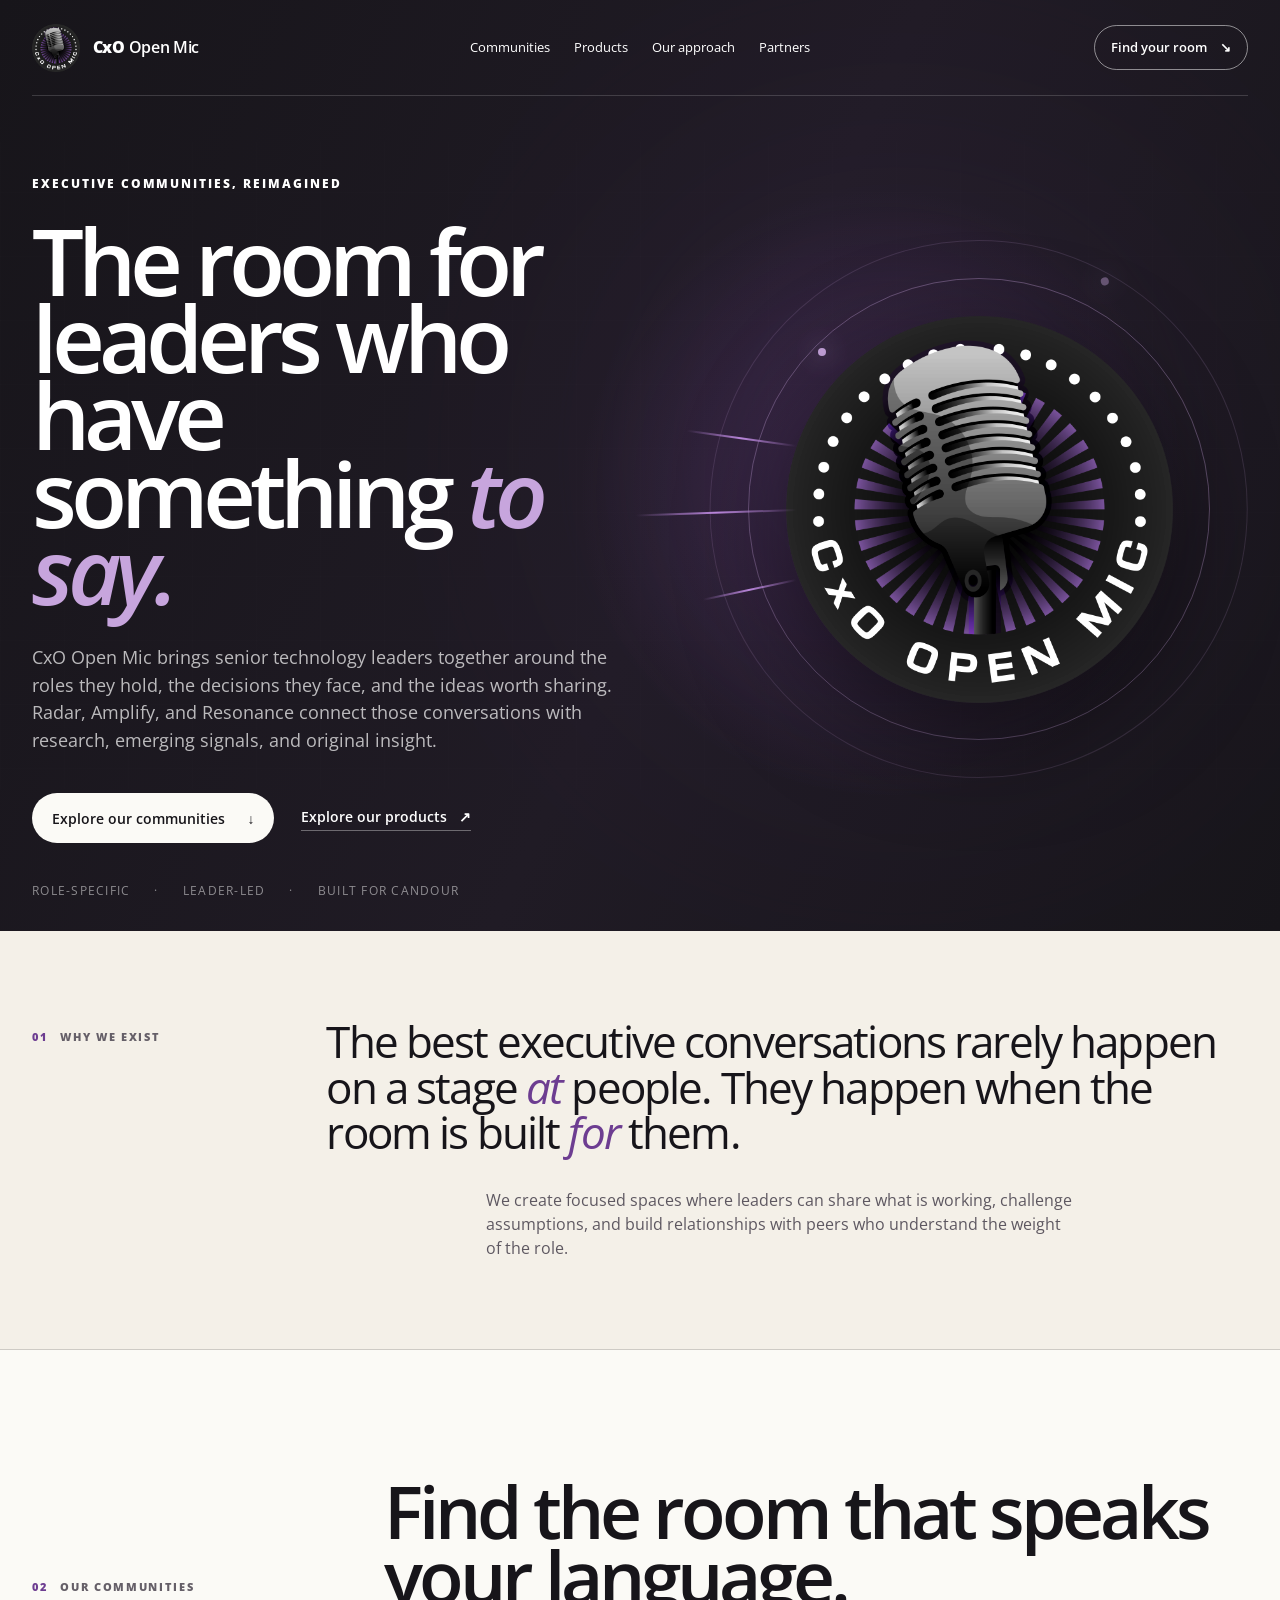
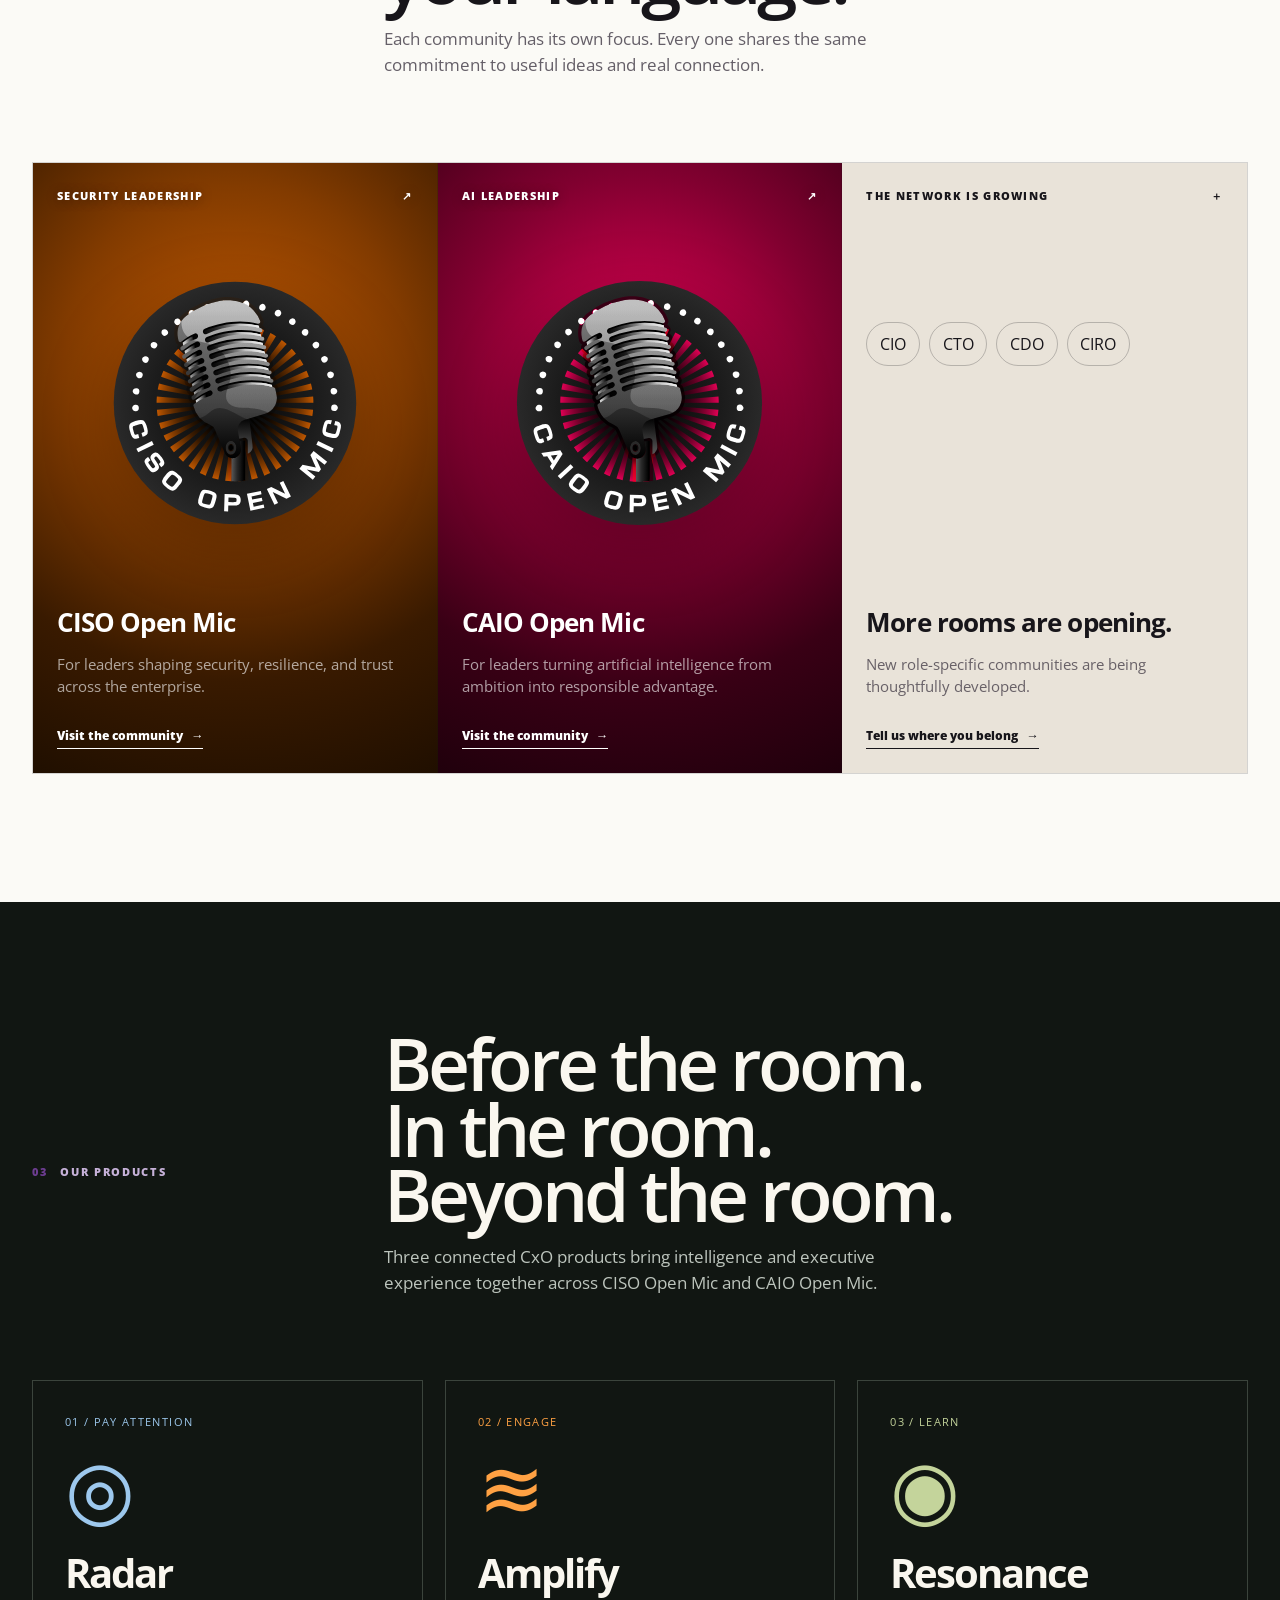
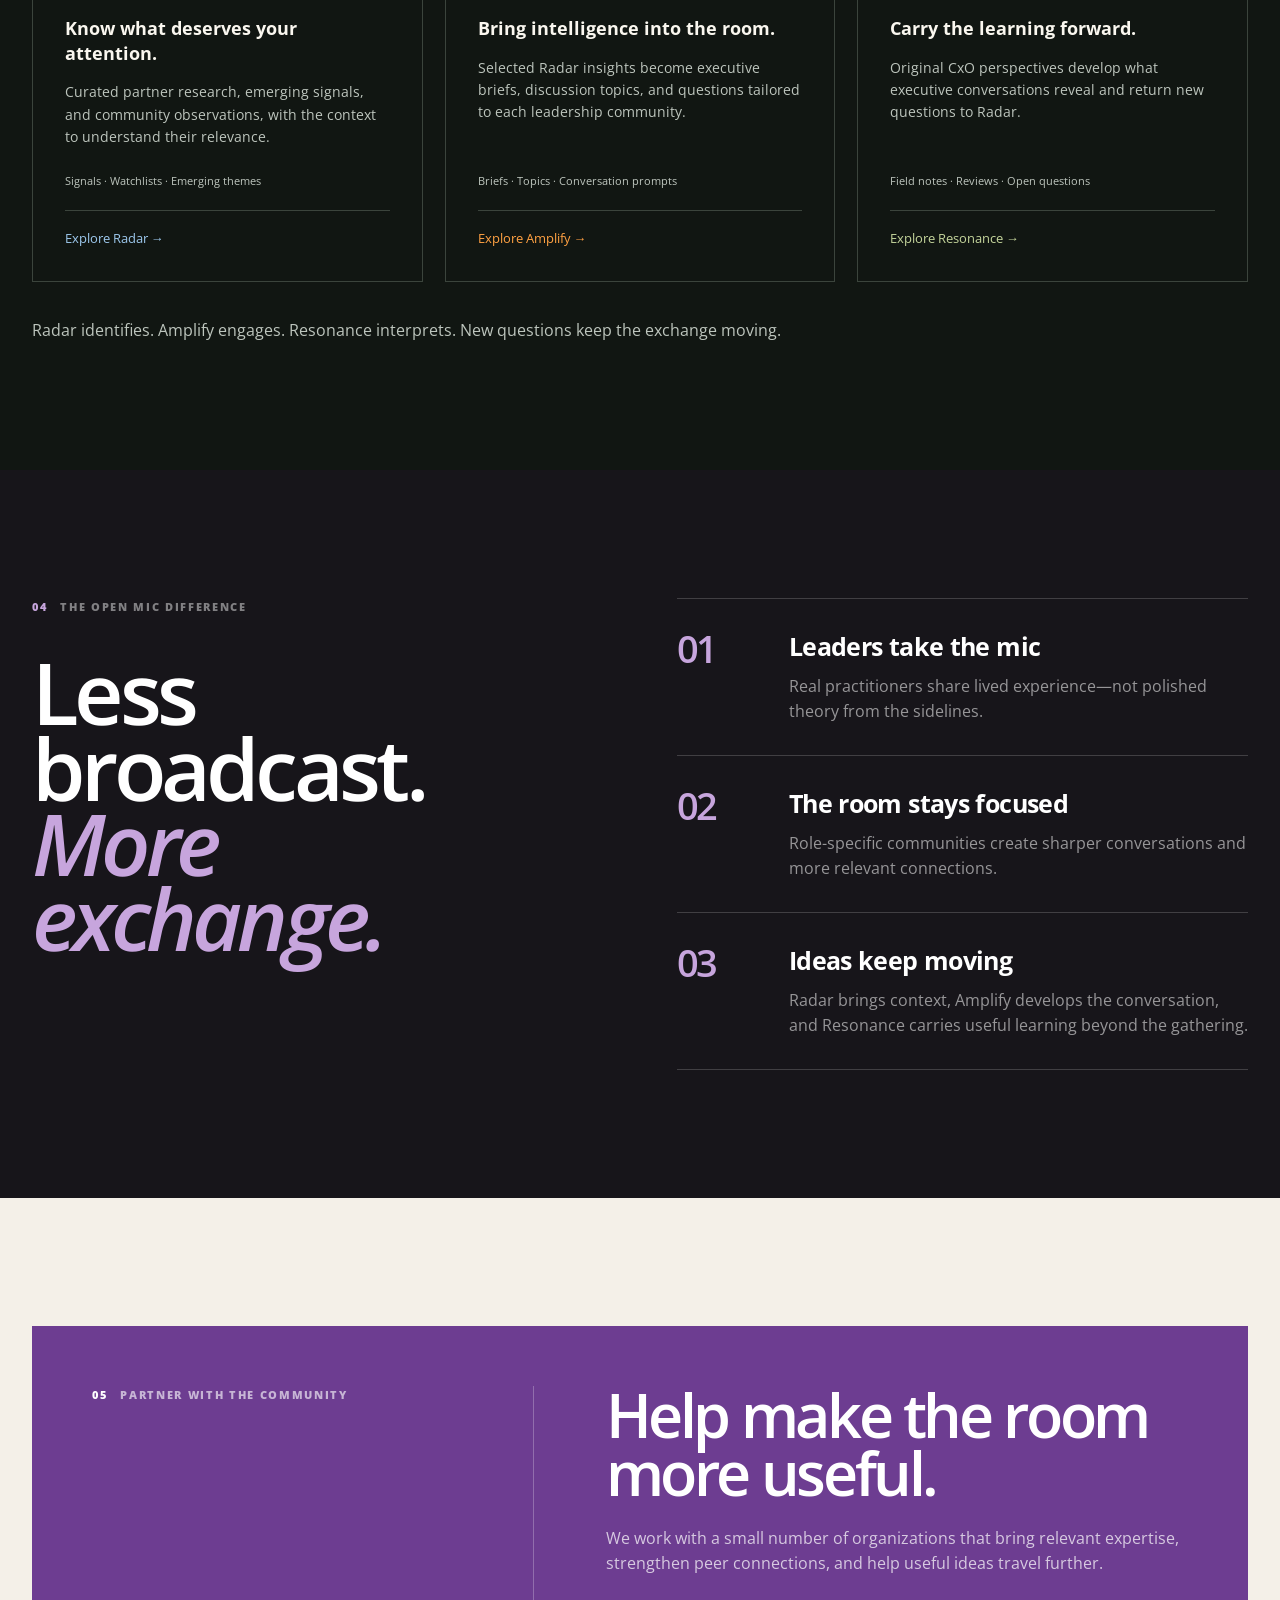
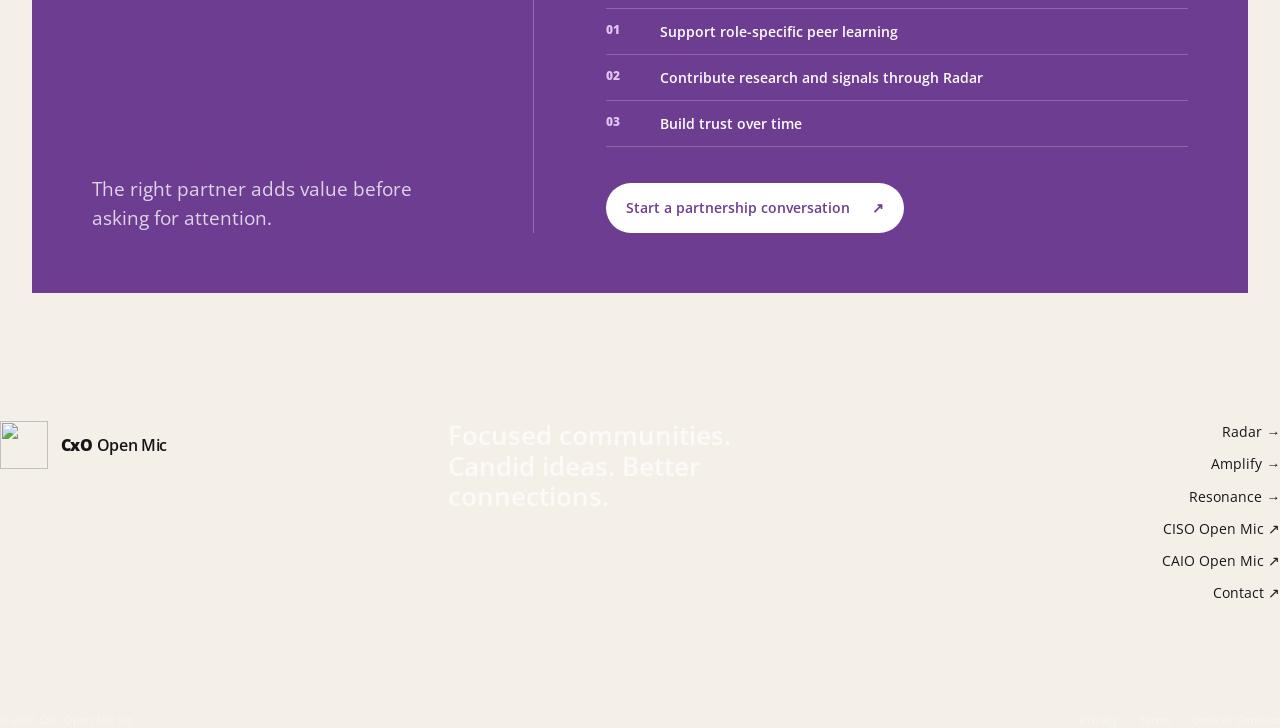
==== public/index.html @ 4066b595 "Fix mobile hero artwork and base signature layout" ====
<!doctype html>
<html lang="en">
<head>
  <meta charset="utf-8">
  <meta name="viewport" content="width=device-width, initial-scale=1">
  <title>CxO Open Mic | Executive communities built for real conversation</title>
  <meta name="description" content="CxO Open Mic creates focused communities where senior technology leaders share what is working, challenge assumptions, and build trusted professional relationships.">
  <meta name="theme-color" content="#17151a">
  <meta property="og:type" content="website">
  <meta property="og:site_name" content="CxO Open Mic">
  <meta property="og:title" content="The room for leaders who have something to say.">
  <meta property="og:description" content="Focused executive communities. Candid ideas. Better connections.">
  <meta property="og:url" content="https://cxoopenmic.com/">
  <meta property="og:image" content="https://cxoopenmic.com/og.png">
  <meta name="twitter:card" content="summary_large_image">
  <meta name="twitter:title" content="The room for leaders who have something to say.">
  <meta name="twitter:description" content="Focused executive communities. Candid ideas. Better connections.">
  <meta name="twitter:image" content="https://cxoopenmic.com/og.png">
  <link rel="canonical" href="https://cxoopenmic.com/">
  <link rel="icon" href="favicon.ico">
  <link rel="stylesheet" href="site-20260719-8.css?asset=mobile-hero-1">
  <script defer src="site.js?v=20260719-5"></script>
  <script type="application/ld+json">
  {
    "@context": "https://schema.org",
    "@type": "Organization",
    "name": "CxO Open Mic Inc.",
    "url": "https://cxoopenmic.com/",
    "logo": "https://cxoopenmic.com/CxO.png",
    "description": "Focused communities for senior technology leaders."
  }
  </script>
<link rel="stylesheet" href="/assets/cxo-footer.css?v=1">
</head>
<body>
  <a class="skip-link" href="#main">Skip to content</a>

  <header class="site-header" id="top">
    <div class="nav-shell">
      <a class="wordmark" href="#top" aria-label="CxO Open Mic home">
        <img src="CxO.png" alt="" width="54" height="54">
        <span><strong>CxO</strong> Open Mic</span>
      </a>
      <nav class="desktop-nav" aria-label="Main navigation">
        <a href="#communities">Communities</a>
        <a href="#products">Products</a>
        <a href="#about">Our approach</a>
        <a href="#partners">Partners</a>
      </nav>
      <a class="nav-cta" href="#communities">Find your room <span aria-hidden="true">↘</span></a>
    </div>
  </header>

  <main id="main">
    <section class="hero" aria-labelledby="hero-title">
      <div class="hero-glow" aria-hidden="true"></div>
      <div class="hero-copy">
        <p class="eyebrow">Executive communities, reimagined</p>
        <h1 id="hero-title">The room for leaders who have something <em>to say.</em></h1>
        <p class="hero-lede">CxO Open Mic brings senior technology leaders together around the roles they hold, the decisions they face, and the ideas worth sharing. Radar, Amplify, and Resonance connect those conversations with research, emerging signals, and original insight.</p>
        <div class="hero-actions">
          <a class="button button-light" href="#communities">Explore our communities <span aria-hidden="true">↓</span></a>
          <a class="text-link" href="#products">Explore our products <span aria-hidden="true">↗</span></a>
        </div>
      </div>
      <div class="hero-mark" aria-hidden="true">
        <div class="orbit orbit-one"></div>
        <div class="orbit orbit-two"></div>
        <div class="mark-disc">
          <img src="CxO.png" alt="" width="620" height="620">
        </div>
        <span class="signal signal-one"></span>
        <span class="signal signal-two"></span>
        <span class="signal signal-three"></span>
      </div>
      <div class="hero-footer" aria-label="What defines CxO Open Mic">
        <span>Role-specific</span>
        <span>Leader-led</span>
        <span>Built for candour</span>
      </div>
    </section>

    <section class="manifesto section-pad" id="about" data-reveal>
      <div class="section-label"><span>01</span> Why we exist</div>
      <div class="manifesto-copy">
        <p class="display-copy">The best executive conversations rarely happen on a stage <em>at</em> people. They happen when the room is built <em>for</em> them.</p>
        <p class="body-copy">We create focused spaces where leaders can share what is working, challenge assumptions, and build relationships with peers who understand the weight of the role.</p>
      </div>
    </section>

    <section class="communities section-pad" id="communities" aria-labelledby="communities-title">
      <div class="section-heading" data-reveal>
        <div class="section-label"><span>02</span> Our communities</div>
        <div>
          <h2 id="communities-title">Find the room that speaks your language.</h2>
          <p>Each community has its own focus. Every one shares the same commitment to useful ideas and real connection.</p>
        </div>
      </div>

      <div class="community-grid">
        <a class="community-card card-ciso" href="https://cisoopenmic.com/" data-reveal>
          <div class="card-topline"><span>Security leadership</span><span aria-hidden="true">↗</span></div>
          <div class="card-logo-wrap">
            <img src="logos/ciso-open-mic.svg?v=official-1" alt="" width="300" height="300">
          </div>
          <div class="card-copy">
            <h3>CISO Open Mic</h3>
            <p>For leaders shaping security, resilience, and trust across the enterprise.</p>
            <span class="card-link">Visit the community <span aria-hidden="true">→</span></span>
          </div>
        </a>

        <a class="community-card card-caio" href="https://caioopenmic.com/" data-reveal>
          <div class="card-topline"><span>AI leadership</span><span aria-hidden="true">↗</span></div>
          <div class="card-logo-wrap">
            <img src="logos/caio-open-mic.svg?v=official-1" alt="" width="300" height="300">
          </div>
          <div class="card-copy">
            <h3>CAIO Open Mic</h3>
            <p>For leaders turning artificial intelligence from ambition into responsible advantage.</p>
            <span class="card-link">Visit the community <span aria-hidden="true">→</span></span>
          </div>
        </a>

        <article class="community-card card-next" data-reveal>
          <div class="card-topline"><span>The network is growing</span><span aria-hidden="true">＋</span></div>
          <div class="next-list" aria-label="Future CxO communities">
            <span>CIO</span><span>CTO</span><span>CDO</span><span>CIRO</span>
          </div>
          <div class="card-copy">
            <h3>More rooms are opening.</h3>
            <p>New role-specific communities are being thoughtfully developed.</p>
            <a class="card-link" href="mailto:hello@cxoopenmic.com?subject=CxO%20Open%20Mic%20community%20interest">Tell us where you belong <span aria-hidden="true">→</span></a>
          </div>
        </article>
      </div>
    </section>

<section class="products section-pad" id="products" aria-labelledby="products-title">
<div class="section-heading"><div class="section-label"><span>03</span> Our products</div><div><h2 id="products-title">Before the room.<br>In the room.<br>Beyond the room.</h2><p>Three connected CxO products bring intelligence and executive experience together across CISO Open Mic and CAIO Open Mic.</p></div></div>
<div class="product-grid">
<a class="product-card product-radar" href="/radar/"><span class="product-stage">01 / Pay attention</span><div class="product-icon" aria-hidden="true">◎</div><h3>Radar</h3><h4>Know what deserves your attention.</h4><p>Curated partner research, emerging signals, and community observations, with the context to understand their relevance.</p><span class="product-output">Signals · Watchlists · Emerging themes</span><span class="product-link">Explore Radar →</span></a>
<a class="product-card product-amplify" href="/amplify/"><span class="product-stage">02 / Engage</span><div class="product-icon" aria-hidden="true">≋</div><h3>Amplify</h3><h4>Bring intelligence into the room.</h4><p>Selected Radar insights become executive briefs, discussion topics, and questions tailored to each leadership community.</p><span class="product-output">Briefs · Topics · Conversation prompts</span><span class="product-link">Explore Amplify →</span></a>
<a class="product-card product-resonance" href="/resonance/"><span class="product-stage">03 / Learn</span><div class="product-icon" aria-hidden="true">◉</div><h3>Resonance</h3><h4>Carry the learning forward.</h4><p>Original CxO perspectives develop what executive conversations reveal and return new questions to Radar.</p><span class="product-output">Field notes · Reviews · Open questions</span><span class="product-link">Explore Resonance →</span></a>
</div><p class="product-cycle">Radar identifies. Amplify engages. Resonance interprets. New questions keep the exchange moving.</p>
</section>
    <section class="format section-pad" aria-labelledby="format-title">
      <div class="format-intro" data-reveal>
        <div class="section-label section-label-light"><span>04</span> The Open Mic difference</div>
        <h2 id="format-title">Less broadcast.<br><em>More exchange.</em></h2>
      </div>
      <ol class="principle-list">
        <li data-reveal>
          <span class="principle-number">01</span>
          <div><h3>Leaders take the mic</h3><p>Real practitioners share lived experience—not polished theory from the sidelines.</p></div>
        </li>
        <li data-reveal>
          <span class="principle-number">02</span>
          <div><h3>The room stays focused</h3><p>Role-specific communities create sharper conversations and more relevant connections.</p></div>
        </li>
        <li data-reveal>
          <span class="principle-number">03</span>
          <div><h3>Ideas keep moving</h3><p>Radar brings context, Amplify develops the conversation, and Resonance carries useful learning beyond the gathering.</p></div>
        </li>
      </ol>
    </section>

    <section class="partners section-pad" id="partners" aria-labelledby="partners-title">
      <div class="partners-card" data-reveal>
        <div class="partner-intro">
          <div class="section-label"><span>05</span> Partner with the community</div>
          <p>The right partner adds value before asking for attention.</p>
        </div>
        <div class="partners-copy">
          <h2 id="partners-title">Help make the room more useful.</h2>
          <p>We work with a small number of organizations that bring relevant expertise, strengthen peer connections, and help useful ideas travel further.</p>
          <ul class="partner-principles">
            <li><span>01</span>Support role-specific peer learning</li>
            <li><span>02</span>Contribute research and signals through Radar</li>
            <li><span>03</span>Build trust over time</li>
          </ul>
          <div class="partner-actions">
            <a class="button button-partner" href="mailto:hello@cxoopenmic.com?subject=CxO%20partnership%20interest">Start a partnership conversation <span aria-hidden="true">↗</span></a>
          </div>
        </div>
      </div>
    </section>
  </main>

  <footer class="cxo-footer">
    <div class="footer-main">
      <a class="wordmark wordmark-footer" href="/">
        <img src="/CxO.png" alt="" width="64" height="64">
        <span><strong>CxO</strong> Open Mic</span>
      </a>
      <p>Focused communities.<br>Candid ideas. Better connections.</p>
      <nav aria-label="Community and product links">
        <a href="/radar/">Radar →</a>
        <a href="/amplify/">Amplify →</a>
        <a href="/resonance/">Resonance →</a>
        <a href="https://cisoopenmic.com/">CISO Open Mic <span aria-hidden="true">↗</span></a>
        <a href="https://caioopenmic.com/">CAIO Open Mic <span aria-hidden="true">↗</span></a>
        <a href="mailto:hello@cxoopenmic.com">Contact <span aria-hidden="true">↗</span></a>
      </nav>
    </div>
    <div class="footer-legal">
      <span>© 2026 CxO Open Mic Inc.</span>
      <div><a href="/privacy.html">Privacy</a><a href="/terms.html">Terms</a><a href="/conduct.html">Code of Conduct</a></div>
    </div>
  </footer>
</body>
</html>
---- public/site-20260719-8.css ----
@import url('https://fonts.googleapis.com/css2?family=Open+Sans:ital,wght@0,400;0,600;0,800;1,400;1,600&display=swap');

:root {
  --ink: #17151a;
  --ink-soft: #2a272d;
  --paper: #f4f0e8;
  --paper-bright: #fbfaf6;
  --purple: #6d3d91;
  --purple-bright: #9860bd;
  --line: rgba(23, 21, 26, .17);
  --sans: "Open Sans", Arial, sans-serif;
  --serif: "Open Sans", Arial, sans-serif;
}

* { box-sizing: border-box; }
html { scroll-behavior: smooth; }
body {
  margin: 0;
  background: var(--paper);
  color: var(--ink);
  font-family: var(--sans);
  font-size: 16px;
  line-height: 1.55;
  -webkit-font-smoothing: antialiased;
}
a { color: inherit; text-decoration: none; }
img { display: block; max-width: 100%; }
button, a { -webkit-tap-highlight-color: transparent; }
:focus-visible { outline: 3px solid #b88ddd; outline-offset: 4px; }

.skip-link {
  position: fixed;
  z-index: 100;
  left: 1rem;
  top: -5rem;
  padding: .75rem 1rem;
  background: white;
  color: black;
  border-radius: 99px;
}
.skip-link:focus { top: 1rem; }

.site-header {
  position: absolute;
  z-index: 20;
  inset: 0 0 auto;
  color: white;
}
.nav-shell {
  width: min(1440px, calc(100% - 64px));
  height: 96px;
  margin: 0 auto;
  display: grid;
  grid-template-columns: 1fr auto 1fr;
  align-items: center;
  border-bottom: 1px solid rgba(255,255,255,.16);
}
.wordmark { display: inline-flex; align-items: center; gap: .8rem; font-weight: 600; letter-spacing: -.02em; }
.wordmark img { width: 48px; height: 48px; }
.wordmark strong { font-weight: 800; }
.desktop-nav { display: flex; align-items: center; gap: 2.1rem; font-size: .84rem; }
.desktop-nav a, .site-footer a { transition: opacity .2s ease; }
.desktop-nav a:hover, .site-footer a:hover { opacity: .62; }
.nav-cta { justify-self: end; font-size: .82rem; font-weight: 600; padding: .72rem 1rem; border: 1px solid rgba(255,255,255,.5); border-radius: 99px; }
.nav-cta span { margin-left: .65rem; }

.hero {
  min-height: max(760px, 100svh);
  position: relative;
  overflow: hidden;
  padding: 175px max(32px, calc((100vw - 1440px) / 2)) 88px;
  background:
    radial-gradient(circle at 69% 53%, rgba(118,66,154,.32), transparent 30%),
    linear-gradient(115deg, #17151a 0%, #201b25 54%, #17151a 100%);
  color: white;
  display: grid;
  grid-template-columns: minmax(0, 1.05fr) minmax(420px, .95fr);
  align-items: center;
}
.hero::before {
  content: "";
  position: absolute;
  inset: 0;
  opacity: .2;
  background-image: linear-gradient(rgba(255,255,255,.035) 1px, transparent 1px), linear-gradient(90deg, rgba(255,255,255,.035) 1px, transparent 1px);
  background-size: 64px 64px;
  mask-image: linear-gradient(to bottom, transparent, black 25%, black 75%, transparent);
}
.hero-glow { position: absolute; width: 480px; height: 480px; border-radius: 50%; background: #714394; filter: blur(150px); opacity: .18; right: 11%; top: 23%; }
.hero-copy { position: relative; z-index: 2; max-width: 810px; padding-right: 2rem; }
.eyebrow { margin: 0 0 1.8rem; font-size: .72rem; font-weight: 800; letter-spacing: .17em; text-transform: uppercase; }
.hero h1 {
  max-width: 780px;
  margin: 0;
  font-size: clamp(4.4rem, 7.2vw, 8.7rem);
  line-height: .84;
  letter-spacing: -.065em;
  font-weight: 600;
}
.hero h1 em { font-family: inherit; font-style: italic; font-weight: inherit; color: #c7a5dd; letter-spacing: inherit; }
.hero-lede { max-width: 650px; margin: 2.2rem 0 0; color: rgba(255,255,255,.7); font-size: clamp(1rem, 1.4vw, 1.25rem); line-height: 1.55; }
.hero-actions { margin-top: 2.4rem; display: flex; align-items: center; gap: 1.7rem; }
.button { display: inline-flex; justify-content: center; align-items: center; gap: 1.4rem; border-radius: 99px; padding: .9rem 1.25rem; font-weight: 600; font-size: .86rem; transition: transform .2s ease, background .2s ease; }
.button:hover { transform: translateY(-2px); }
.button-light { background: var(--paper-bright); color: var(--ink); }
.text-link { font-size: .86rem; font-weight: 600; border-bottom: 1px solid rgba(255,255,255,.35); padding-bottom: .16rem; }
.text-link span { margin-left: .5rem; }

.hero-mark { position: relative; z-index: 1; width: min(42vw, 620px); aspect-ratio: 1; justify-self: end; display: grid; place-items: center; }
.mark-disc { width: 72%; height: 72%; border-radius: 50%; position: relative; z-index: 2; box-shadow: 0 32px 100px rgba(0,0,0,.5); animation: float 7s ease-in-out infinite; }
.mark-disc img { width: 100%; height: 100%; object-fit: contain; filter: saturate(.78) contrast(1.04); }
.orbit { position: absolute; inset: 7%; border: 1px solid rgba(199,165,221,.36); border-radius: 50%; }
.orbit::before { content: ""; position: absolute; width: 8px; height: 8px; border-radius: 50%; background: #c7a5dd; top: 15%; left: 15%; box-shadow: 0 0 24px #c7a5dd; }
.orbit-two { inset: 0; opacity: .42; transform: rotate(74deg); }
.signal { position: absolute; z-index: 3; height: 2px; background: linear-gradient(90deg, transparent, #b986db, transparent); transform-origin: right center; right: 84%; }
.signal-one { width: 110px; top: 38%; transform: rotate(8deg); }
.signal-two { width: 160px; top: 50%; transform: rotate(-2deg); }
.signal-three { width: 95px; top: 63%; transform: rotate(-12deg); }
.hero-footer { position: absolute; z-index: 3; bottom: 2rem; left: max(32px, calc((100vw - 1440px) / 2)); display: flex; gap: 1.5rem; color: rgba(255,255,255,.5); font-size: .72rem; text-transform: uppercase; letter-spacing: .11em; }
.hero-footer span + span::before { content: "·"; margin-right: 1.5rem; }

.section-pad { padding: 8rem max(32px, calc((100vw - 1320px) / 2)); }
.section-label { display: flex; gap: .8rem; align-items: center; color: #655f68; font-size: .7rem; font-weight: 800; letter-spacing: .15em; text-transform: uppercase; }
.section-label span { color: var(--purple); }
.manifesto { display: grid; grid-template-columns: minmax(170px, .8fr) minmax(0, 3.2fr); align-items: start; gap: 4rem; padding-top: 5.5rem; padding-bottom: 5.5rem; border-bottom: 1px solid var(--line); }
.manifesto > .section-label { align-self: start; padding-top: .55rem; }
.manifesto-copy { max-width: 900px; }
.display-copy { margin: 0; font-size: clamp(2.5rem, 3.45vw, 3.9rem); line-height: 1.03; letter-spacing: -.042em; }
.display-copy em { font-family: inherit; color: var(--purple); font-style: italic; font-weight: inherit; }
.body-copy { max-width: 590px; margin: 2rem 0 0 min(18%, 160px); color: #5e5861; font-size: clamp(.98rem, 1.1vw, 1.08rem); }

.communities { background: var(--paper-bright); }
.section-heading { display: grid; grid-template-columns: 1fr 3fr; gap: 4rem; margin-bottom: 4.2rem; }
.section-heading h2, .partners h2 { margin: 0; font-size: clamp(3rem, 5.7vw, 6.6rem); line-height: .9; letter-spacing: -.055em; font-weight: 600; }
.section-heading p { max-width: 560px; color: #655f68; font-size: 1.05rem; }
.community-grid { display: grid; grid-template-columns: repeat(3, 1fr); border: 1px solid var(--line); }
.community-card { min-height: 610px; padding: 1.5rem; display: flex; flex-direction: column; overflow: hidden; position: relative; border-right: 1px solid var(--line); }
.community-card:last-child { border-right: 0; }
.card-topline { position: relative; z-index: 2; display: flex; justify-content: space-between; font-size: .69rem; font-weight: 800; letter-spacing: .12em; text-transform: uppercase; }
.card-logo-wrap { flex: 1; min-height: 290px; display: grid; place-items: center; padding: 1.6rem 0; }
.card-logo-wrap img { width: min(72%, 300px); height: auto; filter: drop-shadow(0 22px 34px rgba(0,0,0,.28)); transition: transform .35s ease, filter .35s ease; }
.community-card:hover .card-logo-wrap img { transform: translateY(-5px) scale(1.025); filter: drop-shadow(0 28px 42px rgba(0,0,0,.36)); }
.card-copy { position: relative; z-index: 2; margin-top: auto; }
.card-copy h3 { margin: 0 0 .6rem; font-size: 1.65rem; letter-spacing: -.035em; }
.card-copy p { max-width: 360px; margin: 0 0 1.5rem; color: rgba(255,255,255,.62); font-size: .92rem; }
.card-link { font-size: .78rem; font-weight: 800; display: inline-flex; gap: .5rem; border-bottom: 1px solid currentColor; padding-bottom: .15rem; }
.card-ciso {
  background:
    radial-gradient(circle at 50% 31%, #bf5700 0%, #823b00 36%, #391a00 70%, #200f00 100%);
  color: white;
}
.card-caio {
  background:
    radial-gradient(circle at 50% 31%, #df0053 0%, #820030 38%, #390015 72%, #20000c 100%);
  color: white;
}
.card-ciso .card-topline, .card-caio .card-topline { text-shadow: 0 1px 12px rgba(0,0,0,.38); }
.card-next { background: #e9e3d9; }
.card-next .card-copy p { color: #686167; }
.next-list { display: flex; flex-wrap: wrap; gap: .55rem; margin: auto 0; }
.next-list span { padding: .55rem .8rem; border: 1px solid rgba(23,21,26,.24); border-radius: 99px; font-family: inherit; font-style: normal; font-size: 1rem; }

.format { background: var(--ink); color: white; display: grid; grid-template-columns: .95fr 1.05fr; gap: 8rem; }
.section-label-light { color: rgba(255,255,255,.46); }
.section-label-light span { color: #c7a5dd; }
.format h2 { margin: 2.4rem 0 0; font-size: clamp(3.8rem, 6.7vw, 7.7rem); line-height: .88; letter-spacing: -.055em; font-weight: 600; }
.format h2 em { font-family: inherit; color: #c7a5dd; font-style: italic; font-weight: inherit; }
.principle-list { list-style: none; margin: 0; padding: 0; border-top: 1px solid rgba(255,255,255,.18); }
.principle-list li { display: grid; grid-template-columns: 96px 1fr; gap: 1rem; padding: 2rem 0; border-bottom: 1px solid rgba(255,255,255,.18); }
.principle-number { color: #c7a5dd; font-size: clamp(2.2rem, 3vw, 2.8rem); font-weight: 600; line-height: .9; letter-spacing: -.06em; }
.principle-list h3 { margin: -.25rem 0 .5rem; font-size: 1.55rem; letter-spacing: -.025em; }
.principle-list p { margin: 0; color: rgba(255,255,255,.55); max-width: 470px; }

.partners { background: var(--paper); }
.partners-card { min-height: 440px; padding: 3.75rem; display: grid; grid-template-columns: .72fr 1.28fr; gap: 4.5rem; background: var(--purple); color: white; }
.partner-intro { display: flex; flex-direction: column; justify-content: space-between; }
.partner-intro .section-label { color: rgba(255,255,255,.62); }
.partner-intro .section-label span { color: white; }
.partner-intro > p { max-width: 330px; margin: 5rem 0 0; color: rgba(255,255,255,.78); font-size: 1.2rem; line-height: 1.5; }
.partners-copy { padding-left: 4.5rem; border-left: 1px solid rgba(255,255,255,.25); }
.partners .partners-copy h2 { max-width: 760px; font-size: clamp(3rem, 4.8vw, 5.4rem); line-height: .94; color: white; }
.partners-copy > p { max-width: 700px; margin: 1.5rem 0 0; color: rgba(255,255,255,.72); font-size: 1.02rem; }
.partner-principles { max-width: 700px; list-style: none; margin: 2rem 0 2.25rem; padding: 0; border-top: 1px solid rgba(255,255,255,.22); }
.partner-principles li { display: grid; grid-template-columns: 42px 1fr; gap: .8rem; padding: .72rem 0; border-bottom: 1px solid rgba(255,255,255,.22); font-size: .88rem; font-weight: 600; }
.partner-principles span { color: #dfc4ef; font-size: .72rem; font-weight: 800; letter-spacing: .05em; }
.partner-actions { display: flex; gap: 1.4rem; align-items: center; }
.button-partner { background: white; color: var(--purple); }
.button-partner:hover { background: var(--paper-bright); }

.site-footer { background: #111014; color: white; padding: 5.5rem max(32px, calc((100vw - 1320px) / 2)) 2rem; }
.footer-main { min-height: 265px; display: grid; grid-template-columns: 1fr 1fr 1fr; gap: 4rem; }
.wordmark-footer { align-self: start; }
.footer-main > p { margin: 0; font-family: inherit; color: rgba(255,255,255,.68); font-size: clamp(1.35rem, 2vw, 1.8rem); font-weight: 600; line-height: 1.2; }
.footer-main nav { justify-self: end; display: flex; flex-direction: column; align-items: flex-end; gap: .7rem; font-size: .85rem; }
.footer-legal { padding-top: 1.5rem; border-top: 1px solid rgba(255,255,255,.14); display: flex; justify-content: space-between; color: rgba(255,255,255,.4); font-size: .7rem; }
.footer-legal div { display: flex; gap: 1.3rem; }

[data-reveal] { opacity: 0; transform: translateY(24px); transition: opacity .75s ease, transform .75s ease; }
[data-reveal].is-visible { opacity: 1; transform: translateY(0); }

@keyframes float { 0%, 100% { transform: translateY(0) rotate(-2deg); } 50% { transform: translateY(-12px) rotate(2deg); } }

@media (max-width: 1000px) {
  .nav-shell { grid-template-columns: 1fr auto; }
  .desktop-nav { display: none; }
  .hero { grid-template-columns: 1fr; padding-top: 165px; }
  .hero-copy { padding-right: 0; }
  .hero h1 { max-width: 820px; }
  .hero-mark { position: absolute; width: 440px; right: -145px; bottom: 55px; opacity: .5; }
  .hero-footer { display: none; }
  .manifesto, .section-heading { grid-template-columns: 1fr; gap: 2rem; }
  .community-grid { grid-template-columns: 1fr 1fr; }
  .community-card { min-height: 530px; }
  .community-card:nth-child(2) { border-right: 0; }
  .community-card:last-child { grid-column: 1 / -1; border-top: 1px solid var(--line); min-height: 430px; }
  .format { grid-template-columns: 1fr; gap: 4rem; }
  .partners-card { grid-template-columns: 1fr; gap: 3rem; }
  .partner-intro > p { margin-top: 3rem; }
  .partners-copy { padding: 3rem 0 0; border-left: 0; border-top: 1px solid rgba(255,255,255,.25); }
}

@media (max-width: 680px) {
  .nav-shell { width: calc(100% - 32px); height: 78px; }
  .wordmark { font-size: .9rem; }
  .wordmark img { width: 40px; height: 40px; }
  .nav-cta { font-size: .72rem; padding: .62rem .82rem; }
  .nav-cta span { display: none; }
  .hero { min-height: 720px; padding: 135px 20px 70px; }
  .hero h1 { font-size: clamp(4rem, 20vw, 6.4rem); }
  .hero-lede { max-width: 92%; }
  .hero-actions { align-items: flex-start; flex-direction: column; gap: 1.2rem; }
  .hero-mark { width: 360px; right: -175px; bottom: 45px; }
  .section-pad { padding: 5.5rem 20px; }
  .manifesto { gap: 2rem; padding-top: 4.25rem; padding-bottom: 4.25rem; }
  .manifesto > .section-label { padding-top: 0; }
  .display-copy { font-size: clamp(2.2rem, 9.4vw, 3rem); }
  .body-copy { margin: 1.65rem 0 0; }
  .section-heading { margin-bottom: 2.8rem; }
  .section-heading h2, .partners h2 { font-size: clamp(3.1rem, 16vw, 4.7rem); }
  .community-grid { grid-template-columns: 1fr; }
  .community-card, .community-card:nth-child(2) { min-height: 500px; border-right: 0; border-bottom: 1px solid var(--line); }
  .community-card:last-child { grid-column: auto; border-top: 0; border-bottom: 0; min-height: 420px; }
  .format h2 { font-size: clamp(3.7rem, 18vw, 5.5rem); }
  .principle-list li { grid-template-columns: 70px 1fr; }
  .principle-number { font-size: 2rem; }
  .partners-card { min-height: 0; padding: 2rem 1.25rem 2.25rem; }
  .partners .partners-copy h2 { font-size: clamp(2.7rem, 13vw, 4rem); }
  .site-footer { padding: 4rem 20px 1.5rem; }
  .footer-main { grid-template-columns: 1fr; gap: 2rem; padding-bottom: 3.5rem; }
  .footer-main nav { justify-self: start; align-items: flex-start; }
  .footer-legal { flex-direction: column; gap: 1rem; }
}

@media (prefers-reduced-motion: reduce) {
  html { scroll-behavior: auto; }
  *, *::before, *::after { animation-duration: .01ms !important; animation-iteration-count: 1 !important; transition-duration: .01ms !important; }
  [data-reveal] { opacity: 1; transform: none; }
}

/* CxO product family */
.products{background:#111612;color:#faf7ef}.products .section-label{color:#c6b1d8}.products .section-heading p{color:#bdc5bd}.product-grid{display:grid;grid-template-columns:repeat(3,minmax(0,1fr));gap:22px}.product-card{--product-accent:#9dc8ed;display:flex;flex-direction:column;border:1px solid #3b443c;padding:32px;transition:border-color .2s,transform .2s}.product-card:hover{border-color:var(--product-accent);transform:translateY(-4px)}.product-amplify{--product-accent:#ffa143}.product-resonance{--product-accent:#c4d49b}.product-stage{color:var(--product-accent);font-size:.7rem;text-transform:uppercase;letter-spacing:.12em}.product-icon{font-size:5rem;line-height:1.4;color:var(--product-accent)}.product-card h3{font-size:2.5rem;letter-spacing:-.05em;margin:0 0 12px}.product-card h4{font-size:1.1rem;line-height:1.4;margin:0 0 16px}.product-card p{color:#bdc5bd;font-size:.9rem;margin:0 0 24px}.product-output{font-size:.7rem;color:#bdc5bd;margin-top:auto;padding-bottom:20px}.product-link{font-size:.8rem;color:var(--product-accent);border-top:1px solid #3b443c;padding-top:18px}.product-cycle{max-width:760px;margin:36px 0 0;color:#bdc5bd}.desktop-nav{gap:1.5rem}
@media(max-width:1000px){.nav-shell{height:auto;min-height:96px;grid-template-columns:1fr auto;padding:18px 0;row-gap:16px}.desktop-nav{display:flex;grid-column:1/-1;grid-row:2;justify-content:space-between;flex-wrap:wrap;gap:12px;font-size:.8rem}.hero{padding-top:180px}.product-grid{grid-template-columns:1fr}.product-card{padding:28px}.product-icon{font-size:3.5rem}.product-card h3{font-size:2.5rem}}
@media(prefers-reduced-motion:reduce){.product-card{transition:none}.product-card:hover{transform:none}}

/* Keep the mobile hero artwork and signature below the copy, in normal flow. */
@media(max-width:1000px){
  .hero{row-gap:32px;padding-bottom:36px}
  .hero-mark{position:relative;right:auto;bottom:auto;width:min(100%,320px);justify-self:center;opacity:1;margin:0}
  .hero-mark .signal{display:none}
  .hero-footer{position:relative;bottom:auto;left:auto;display:flex;flex-wrap:wrap;justify-content:center;gap:12px 20px;width:100%;padding-top:24px;border-top:1px solid rgba(255,255,255,.16);font-size:.65rem;letter-spacing:.08em;color:rgba(255,255,255,.7)}
  .hero-footer span{white-space:nowrap}
  .hero-footer span+span::before{content:none}
}
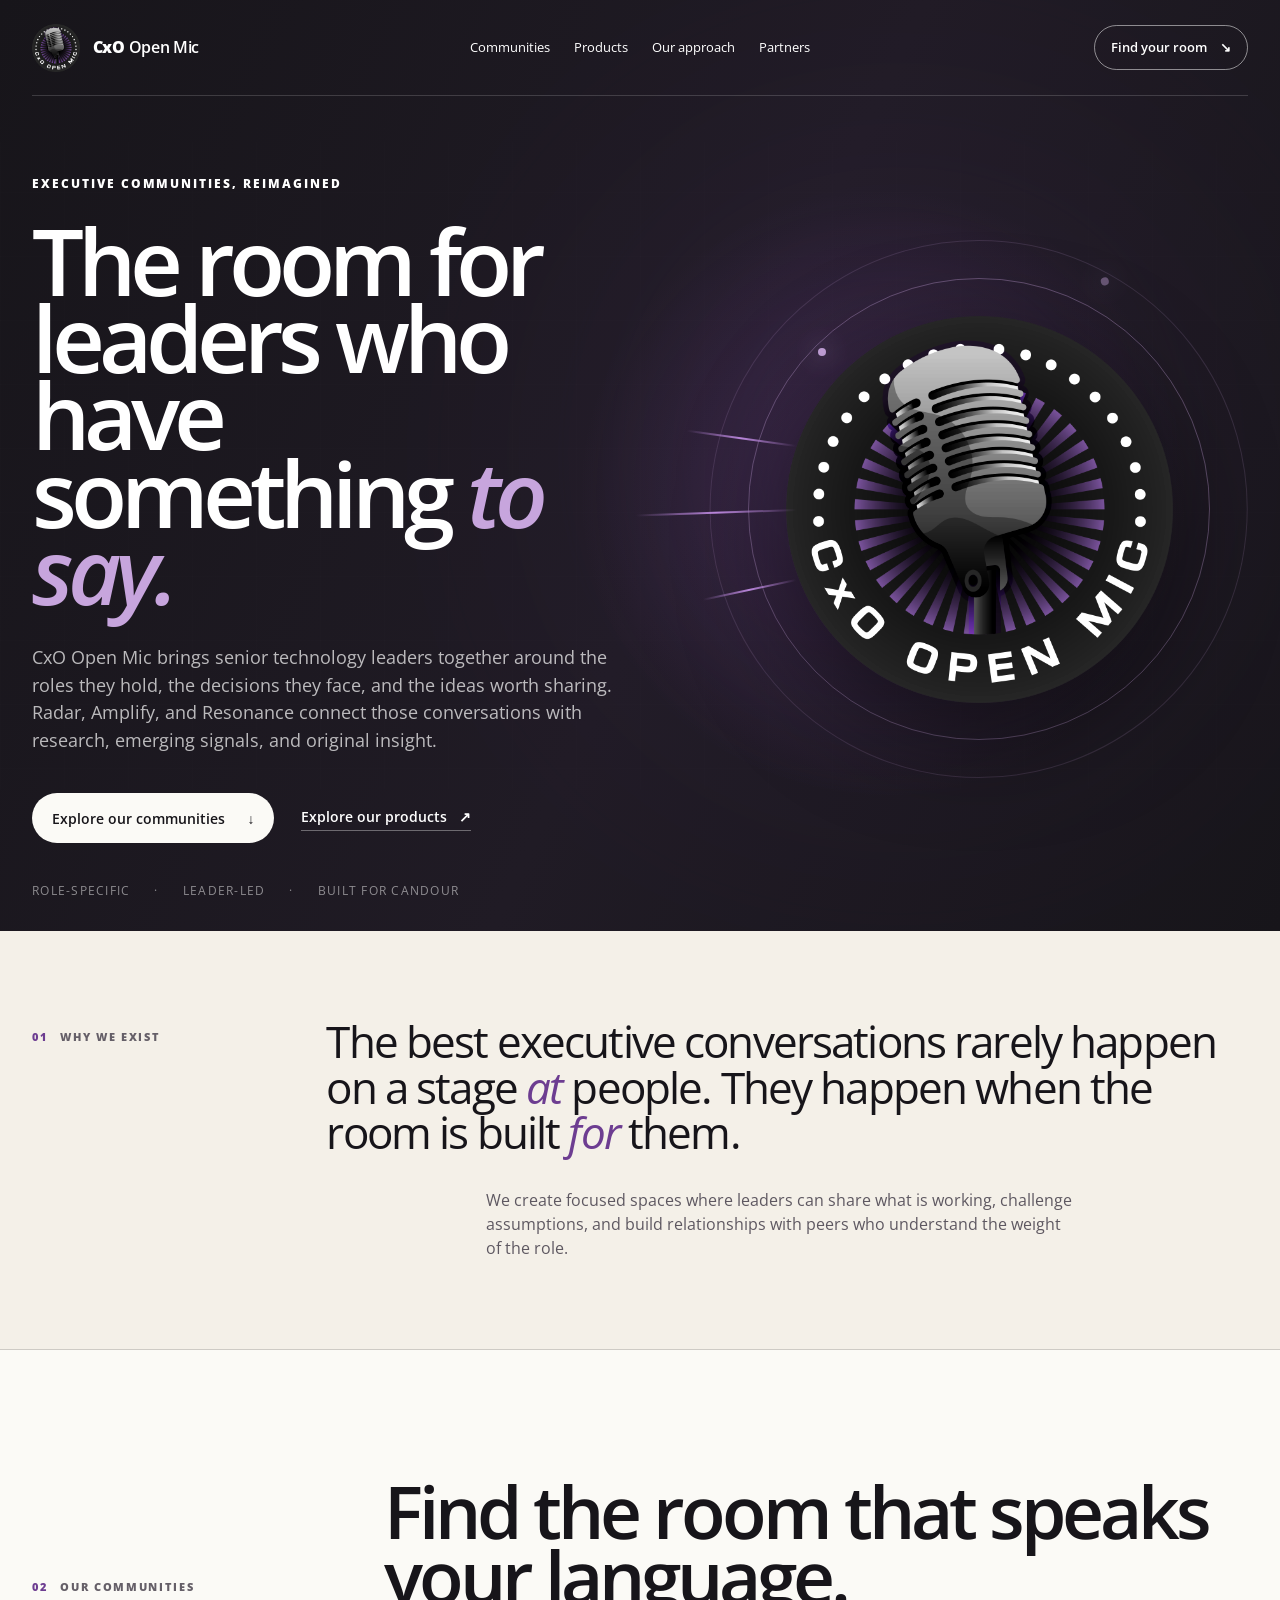
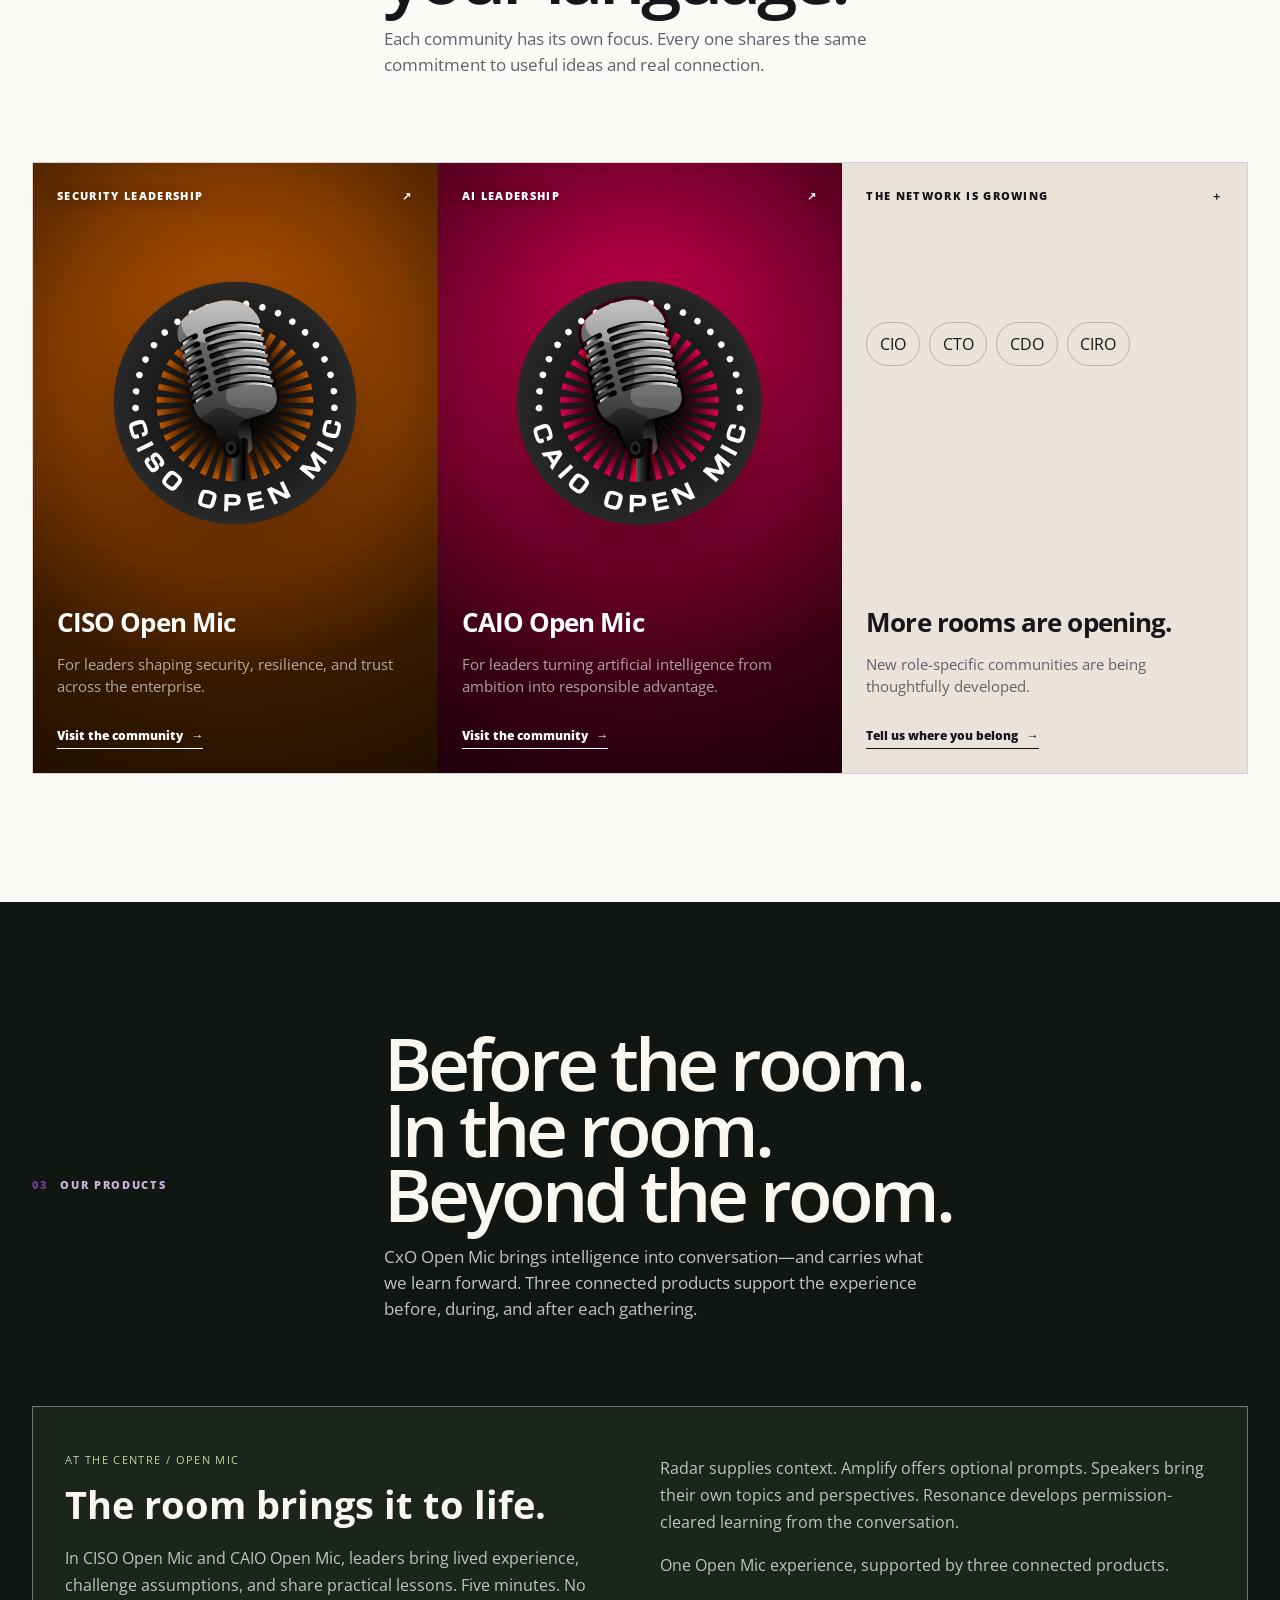
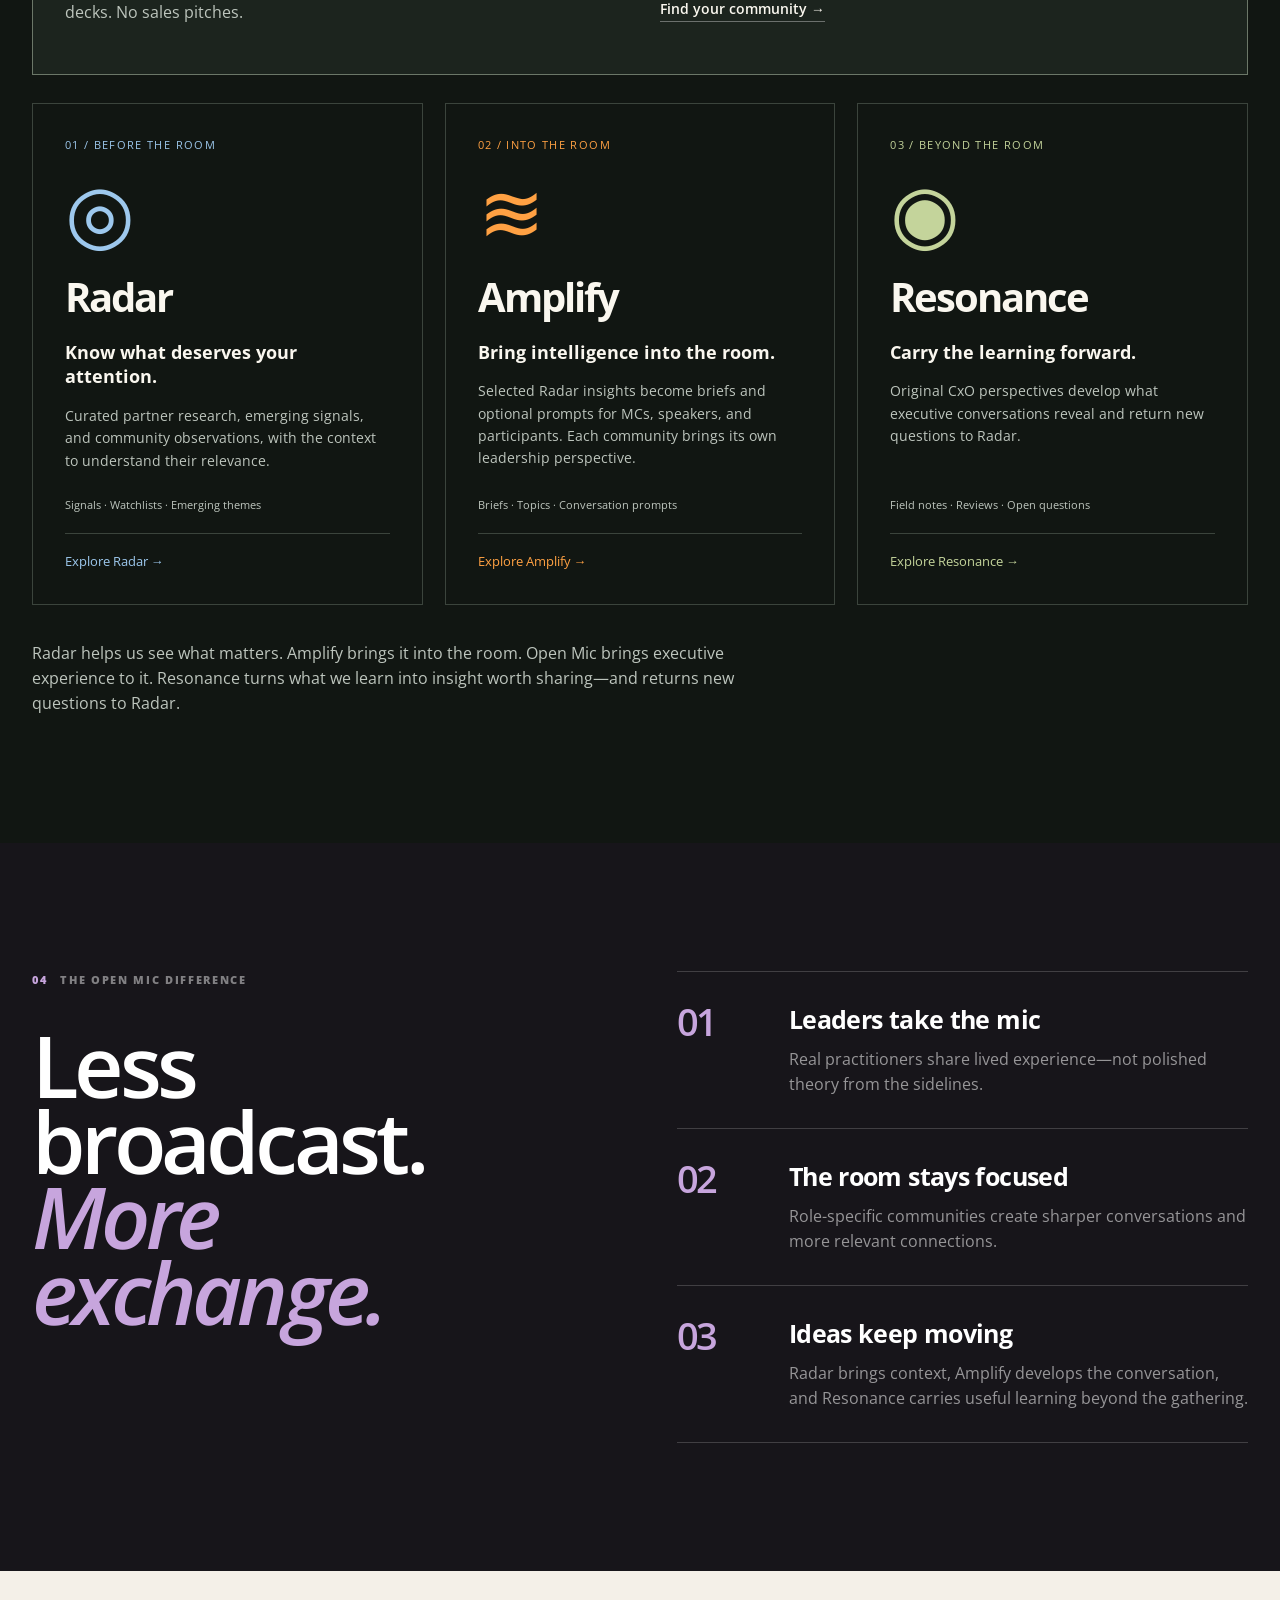
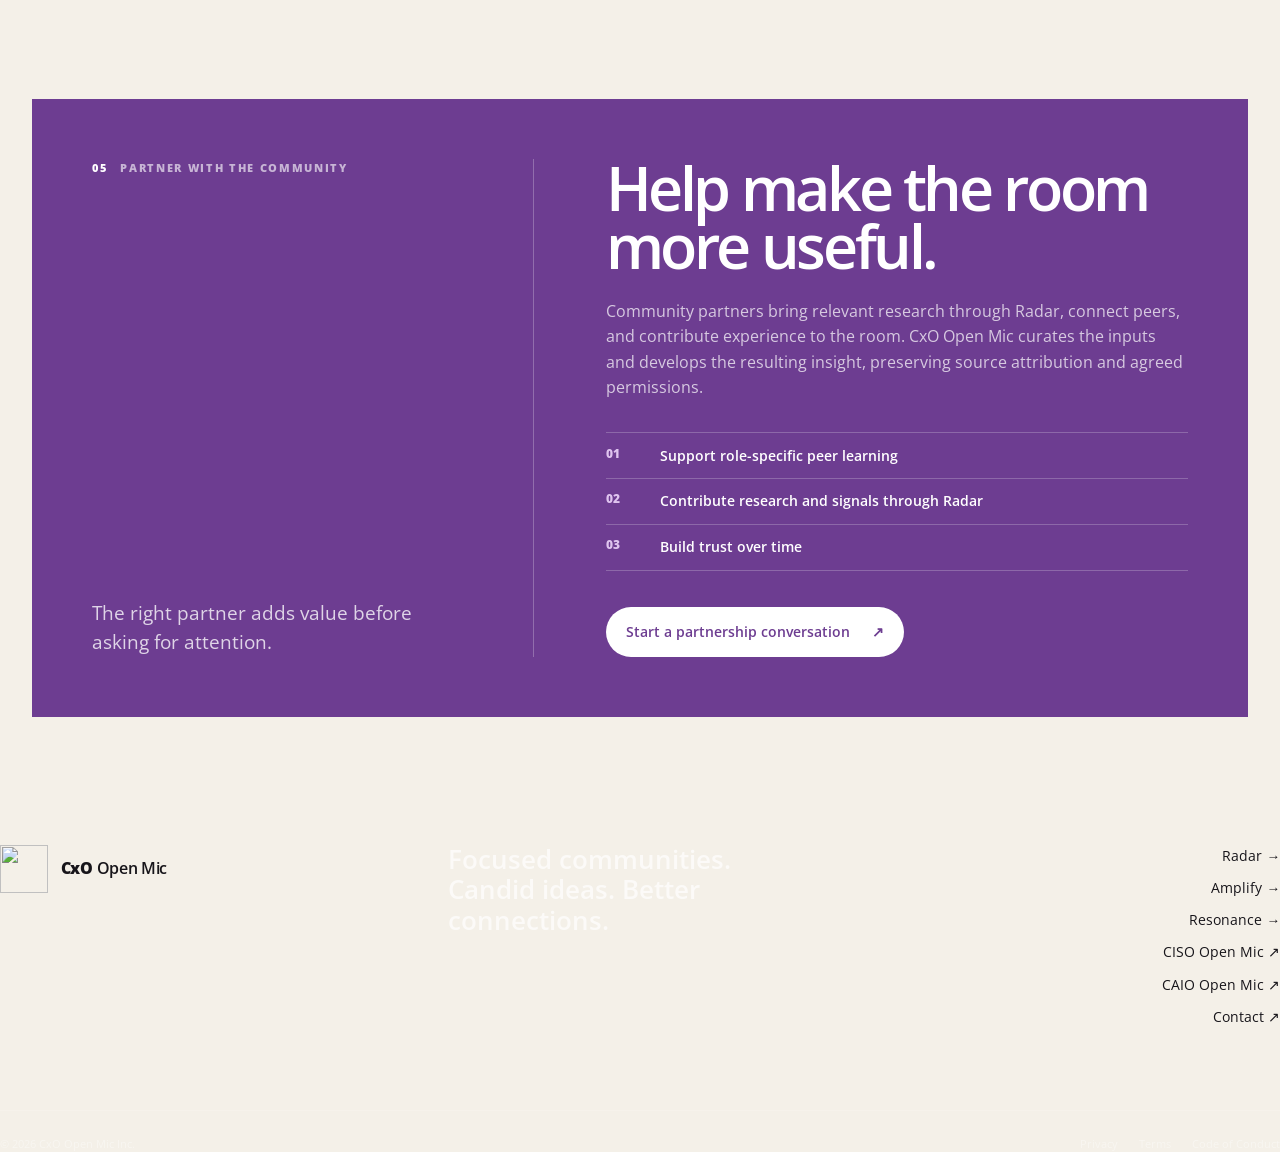
==== commit 35b004a7: "Put Open Mic at the centre of the product model" ====
--- a/public/index.html
+++ b/public/index.html
@@ -18,7 +18,7 @@
   <meta name="twitter:image" content="https://cxoopenmic.com/og.png">
   <link rel="canonical" href="https://cxoopenmic.com/">
   <link rel="icon" href="favicon.ico">
-  <link rel="stylesheet" href="site-20260719-8.css?asset=mobile-hero-1">
+  <link rel="stylesheet" href="site-20260719-8.css?asset=openmic-model-1">
   <script defer src="site.js?v=20260719-5"></script>
   <script type="application/ld+json">
   {
@@ -137,12 +137,16 @@
     </section>
 
 <section class="products section-pad" id="products" aria-labelledby="products-title">
-<div class="section-heading"><div class="section-label"><span>03</span> Our products</div><div><h2 id="products-title">Before the room.<br>In the room.<br>Beyond the room.</h2><p>Three connected CxO products bring intelligence and executive experience together across CISO Open Mic and CAIO Open Mic.</p></div></div>
+<div class="section-heading"><div class="section-label"><span>03</span> Our products</div><div><h2 id="products-title">Before the room.<br>In the room.<br>Beyond the room.</h2><p>CxO Open Mic brings intelligence into conversation—and carries what we learn forward. Three connected products support the experience before, during, and after each gathering.</p></div></div>
+<div class="openmic-centre">
+<div><p class="product-stage">At the centre / Open Mic</p><h3>The room brings it to life.</h3><p>In CISO Open Mic and CAIO Open Mic, leaders bring lived experience, challenge assumptions, and share practical lessons. Five minutes. No decks. No sales pitches.</p></div>
+<div><p>Radar supplies context. Amplify offers optional prompts. Speakers bring their own topics and perspectives. Resonance develops permission-cleared learning from the conversation.</p><p>One Open Mic experience, supported by three connected products.</p><a class="text-link" href="#communities">Find your community →</a></div>
+</div>
 <div class="product-grid">
-<a class="product-card product-radar" href="/radar/"><span class="product-stage">01 / Pay attention</span><div class="product-icon" aria-hidden="true">◎</div><h3>Radar</h3><h4>Know what deserves your attention.</h4><p>Curated partner research, emerging signals, and community observations, with the context to understand their relevance.</p><span class="product-output">Signals · Watchlists · Emerging themes</span><span class="product-link">Explore Radar →</span></a>
-<a class="product-card product-amplify" href="/amplify/"><span class="product-stage">02 / Engage</span><div class="product-icon" aria-hidden="true">≋</div><h3>Amplify</h3><h4>Bring intelligence into the room.</h4><p>Selected Radar insights become executive briefs, discussion topics, and questions tailored to each leadership community.</p><span class="product-output">Briefs · Topics · Conversation prompts</span><span class="product-link">Explore Amplify →</span></a>
-<a class="product-card product-resonance" href="/resonance/"><span class="product-stage">03 / Learn</span><div class="product-icon" aria-hidden="true">◉</div><h3>Resonance</h3><h4>Carry the learning forward.</h4><p>Original CxO perspectives develop what executive conversations reveal and return new questions to Radar.</p><span class="product-output">Field notes · Reviews · Open questions</span><span class="product-link">Explore Resonance →</span></a>
-</div><p class="product-cycle">Radar identifies. Amplify engages. Resonance interprets. New questions keep the exchange moving.</p>
+<a class="product-card product-radar" href="/radar/"><span class="product-stage">01 / Before the room</span><div class="product-icon" aria-hidden="true">◎</div><h3>Radar</h3><h4>Know what deserves your attention.</h4><p>Curated partner research, emerging signals, and community observations, with the context to understand their relevance.</p><span class="product-output">Signals · Watchlists · Emerging themes</span><span class="product-link">Explore Radar →</span></a>
+<a class="product-card product-amplify" href="/amplify/"><span class="product-stage">02 / Into the room</span><div class="product-icon" aria-hidden="true">≋</div><h3>Amplify</h3><h4>Bring intelligence into the room.</h4><p>Selected Radar insights become briefs and optional prompts for MCs, speakers, and participants. Each community brings its own leadership perspective.</p><span class="product-output">Briefs · Topics · Conversation prompts</span><span class="product-link">Explore Amplify →</span></a>
+<a class="product-card product-resonance" href="/resonance/"><span class="product-stage">03 / Beyond the room</span><div class="product-icon" aria-hidden="true">◉</div><h3>Resonance</h3><h4>Carry the learning forward.</h4><p>Original CxO perspectives develop what executive conversations reveal and return new questions to Radar.</p><span class="product-output">Field notes · Reviews · Open questions</span><span class="product-link">Explore Resonance →</span></a>
+</div><p class="product-cycle">Radar helps us see what matters. Amplify brings it into the room. Open Mic brings executive experience to it. Resonance turns what we learn into insight worth sharing—and returns new questions to Radar.</p>
 </section>
     <section class="format section-pad" aria-labelledby="format-title">
       <div class="format-intro" data-reveal>
@@ -173,7 +177,7 @@
         </div>
         <div class="partners-copy">
           <h2 id="partners-title">Help make the room more useful.</h2>
-          <p>We work with a small number of organizations that bring relevant expertise, strengthen peer connections, and help useful ideas travel further.</p>
+          <p>Community partners bring relevant research through Radar, connect peers, and contribute experience to the room. CxO Open Mic curates the inputs and develops the resulting insight, preserving source attribution and agreed permissions.</p>
           <ul class="partner-principles">
             <li><span>01</span>Support role-specific peer learning</li>
             <li><span>02</span>Contribute research and signals through Radar</li>
--- a/public/site-20260719-8.css
+++ b/public/site-20260719-8.css
@@ -271,3 +271,10 @@
   .hero-footer span{white-space:nowrap}
   .hero-footer span+span::before{content:none}
 }
+
+.openmic-centre{display:grid;grid-template-columns:1fr 1fr;gap:40px;border:1px solid #6b7768;background:#1c241e;padding:32px;margin-bottom:28px}
+.openmic-centre h3{font-size:clamp(26px,3vw,38px);line-height:1.15;margin:14px 0 18px}
+.openmic-centre p{color:#bdc5bd;line-height:1.7}
+.openmic-centre .product-stage{color:#c4d49b}
+.openmic-centre .text-link{display:inline-block;color:#faf7ef}
+@media(max-width:700px){.openmic-centre{grid-template-columns:1fr;gap:12px;padding:24px}}
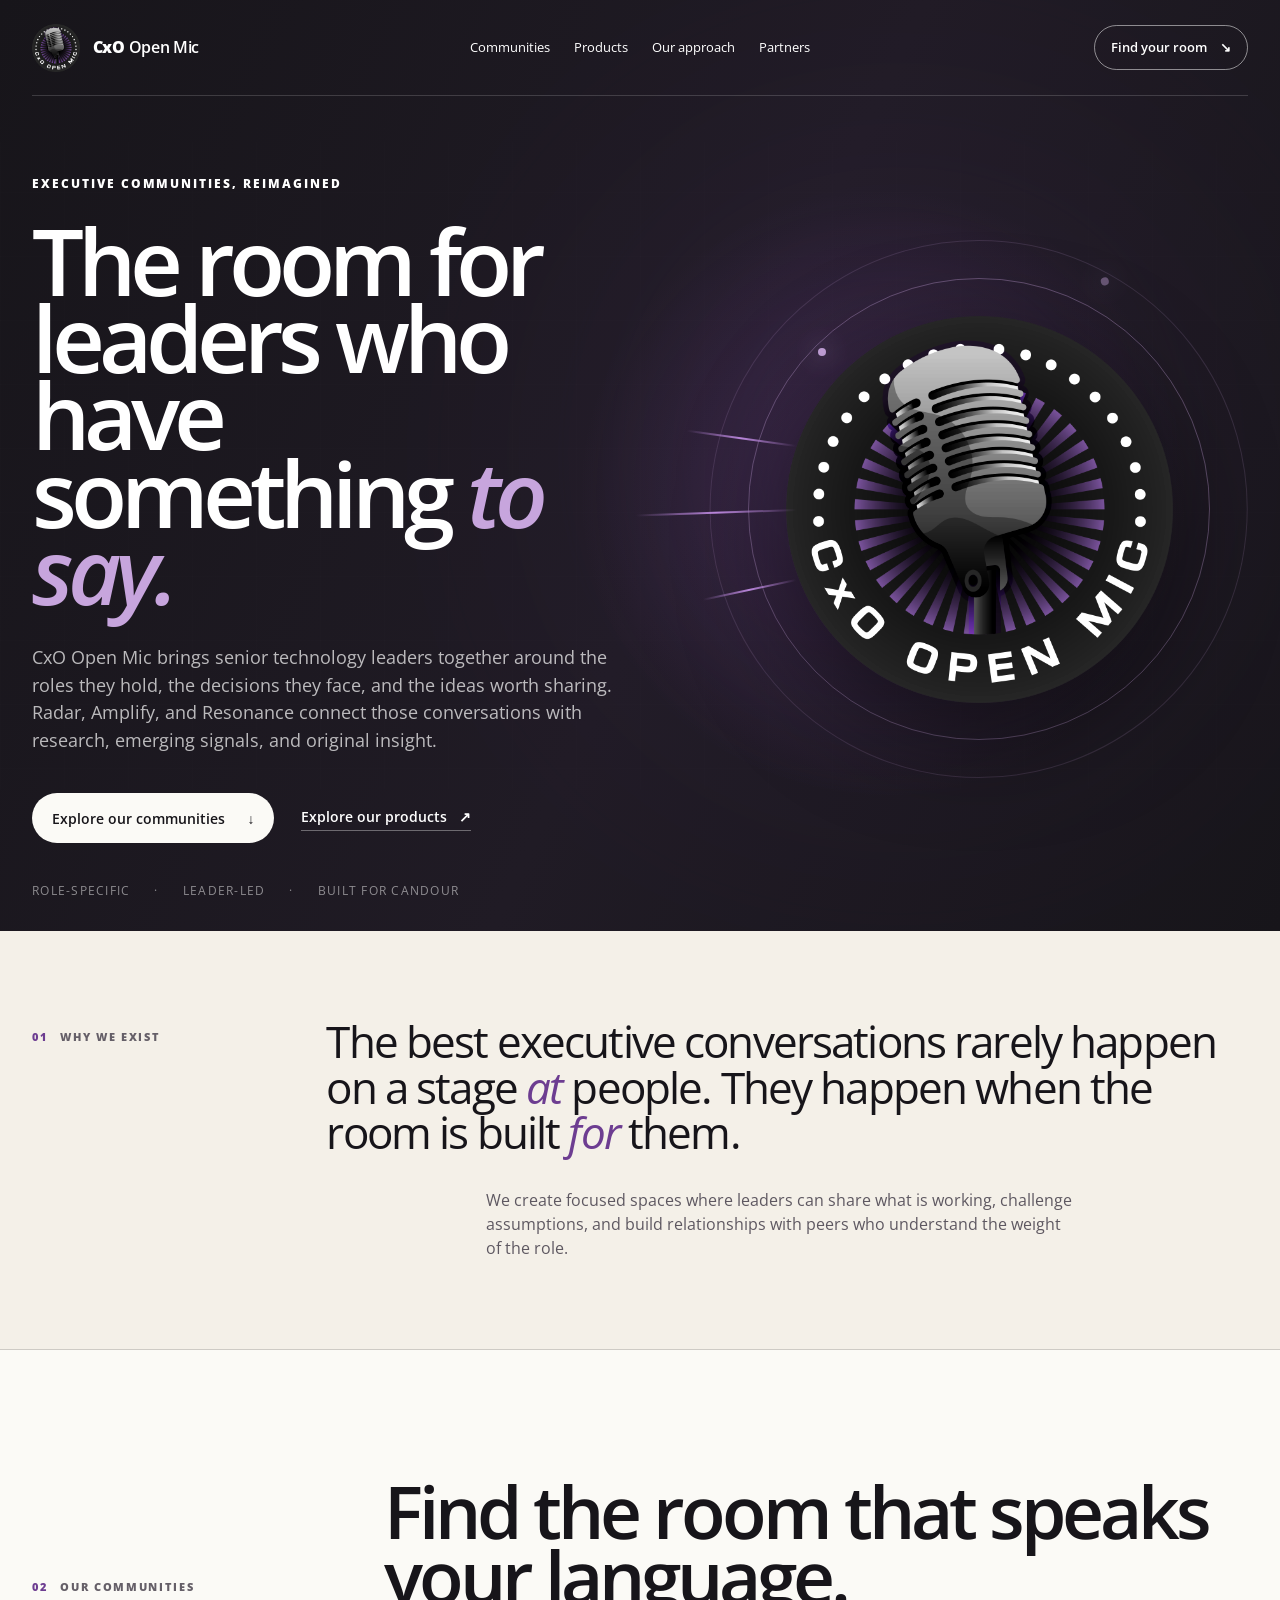
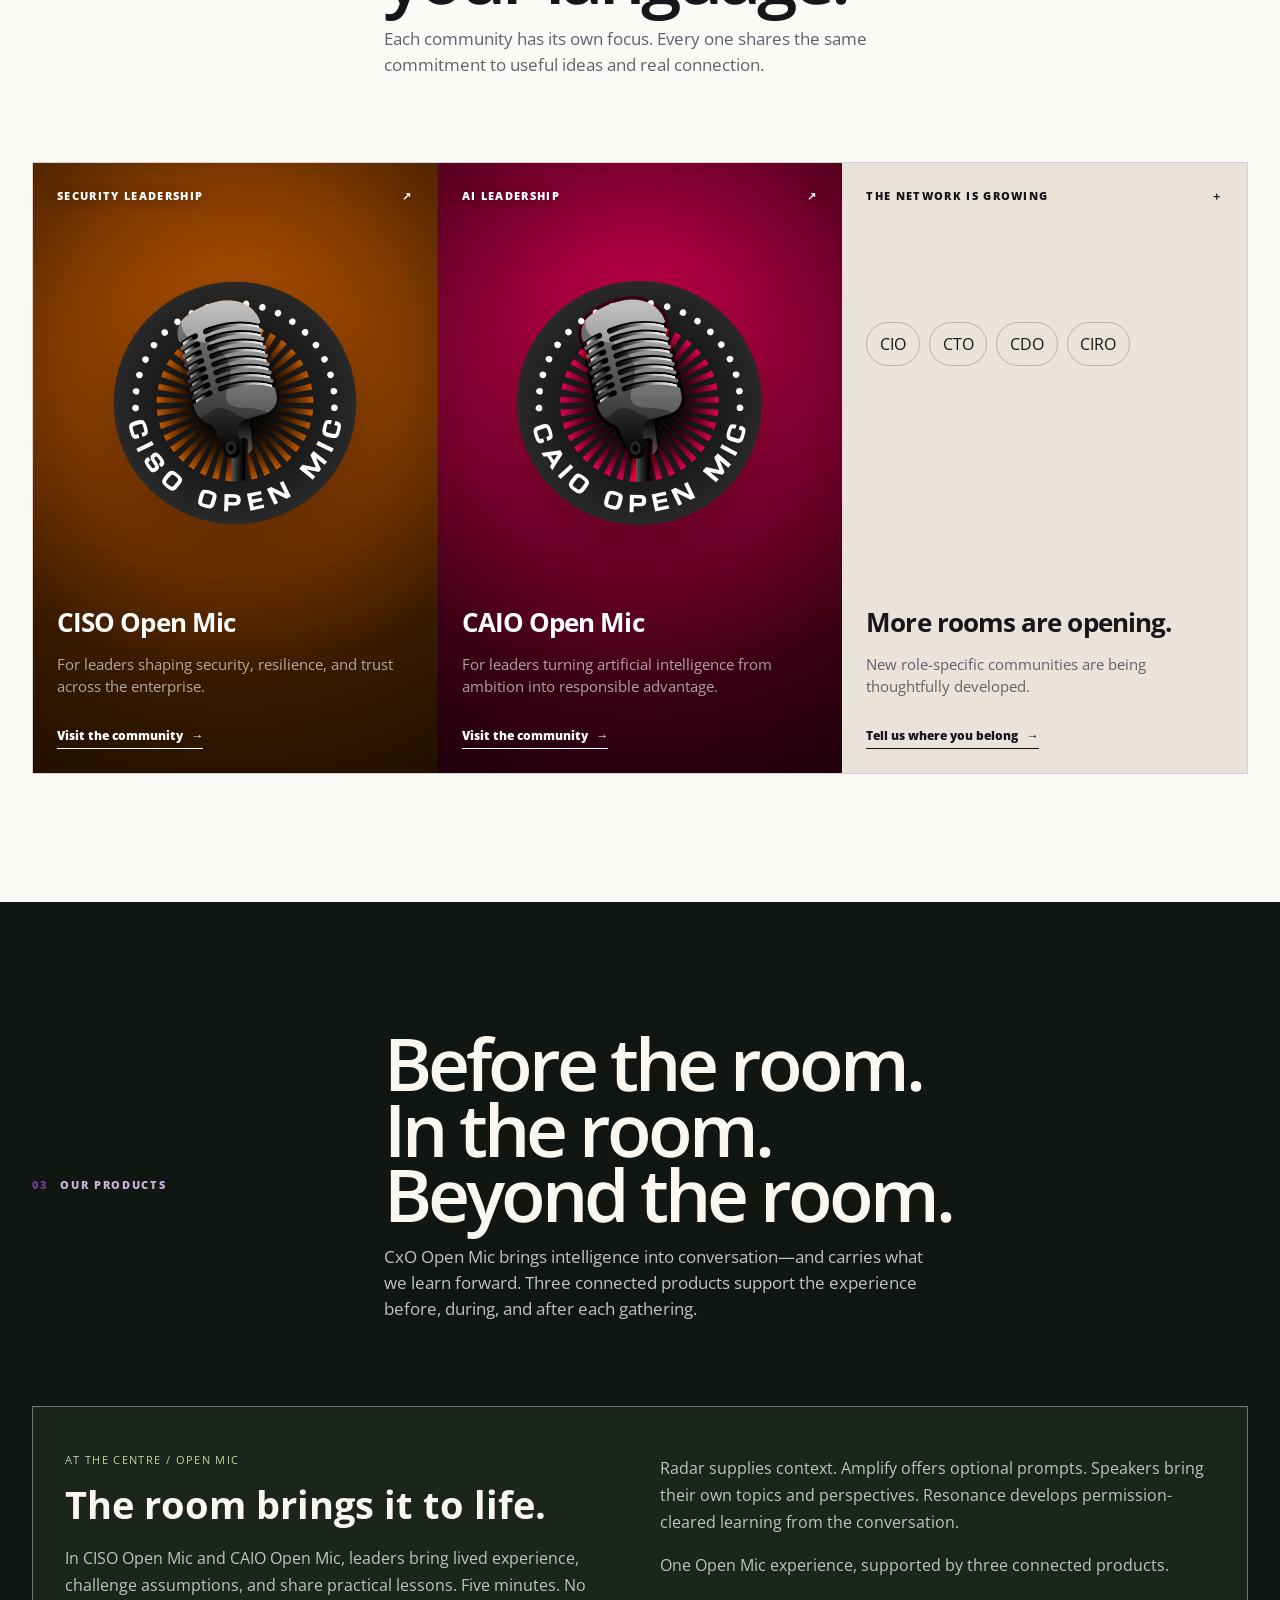
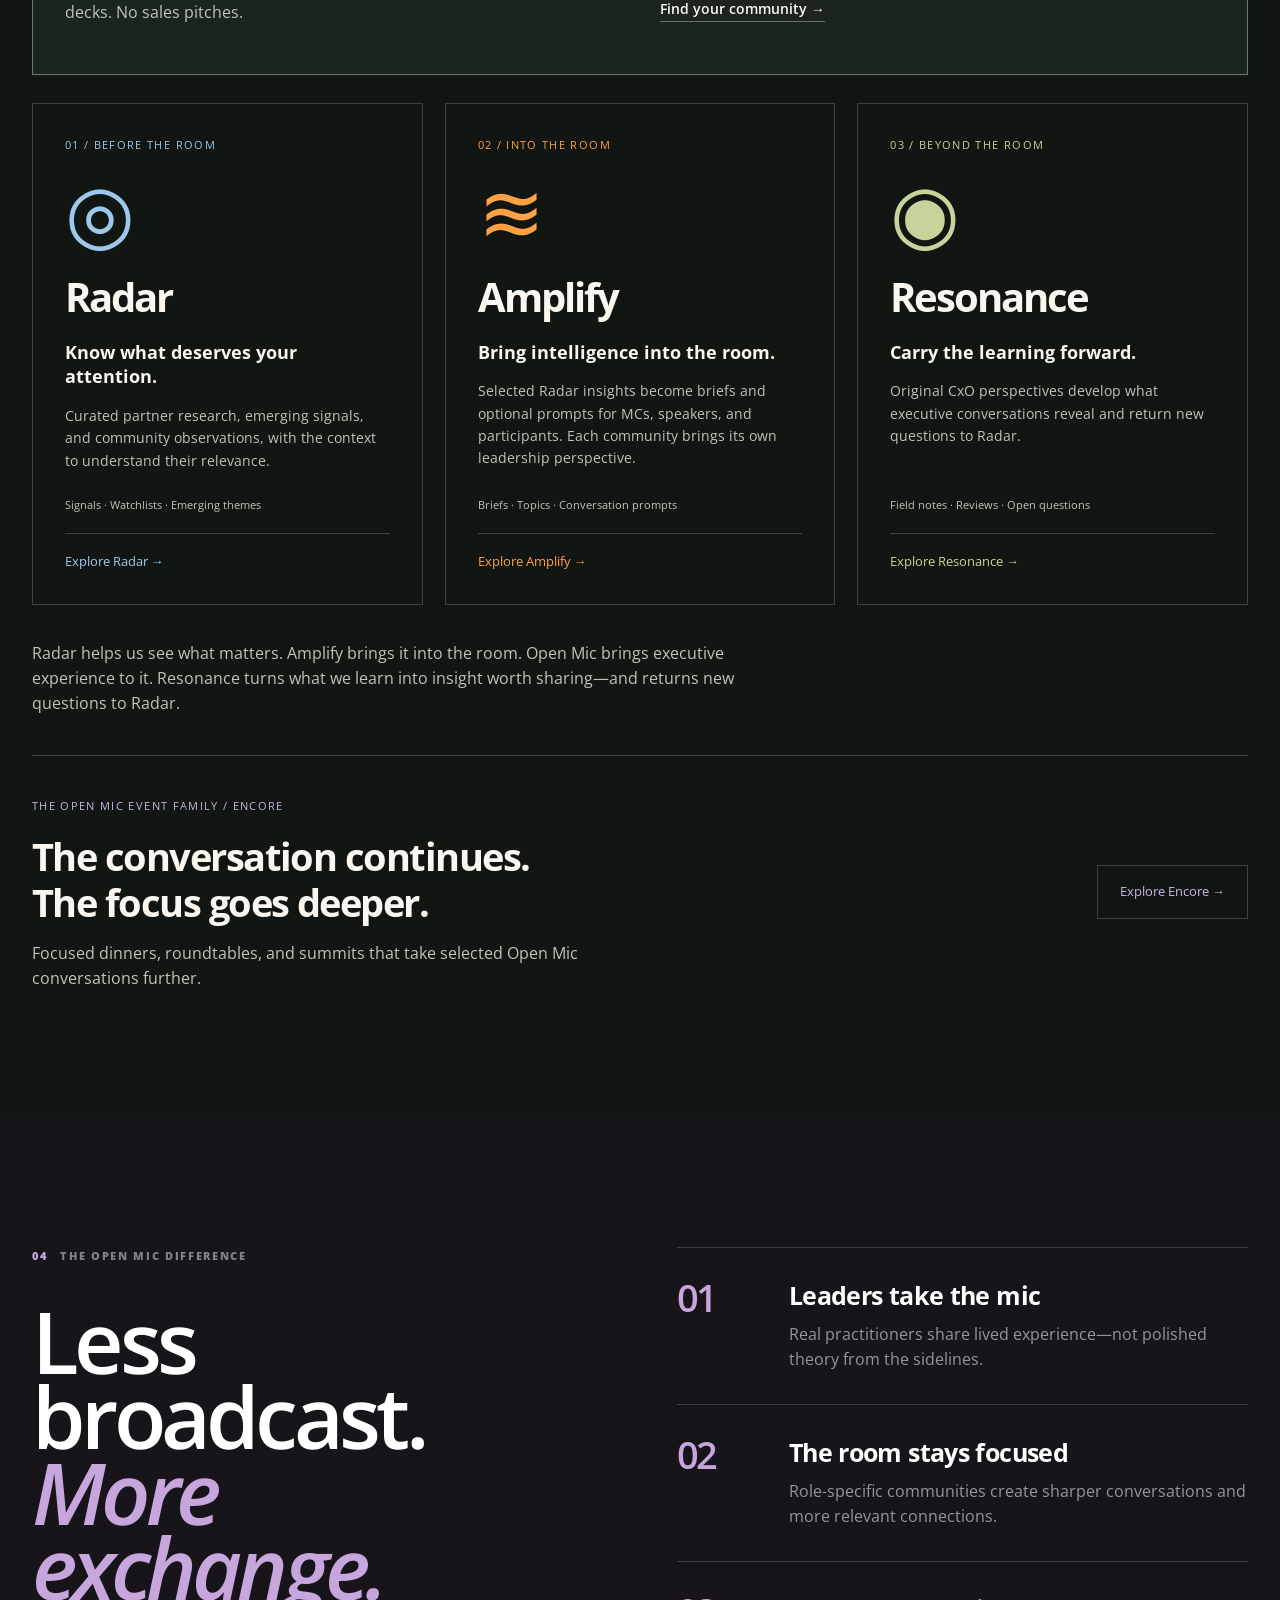
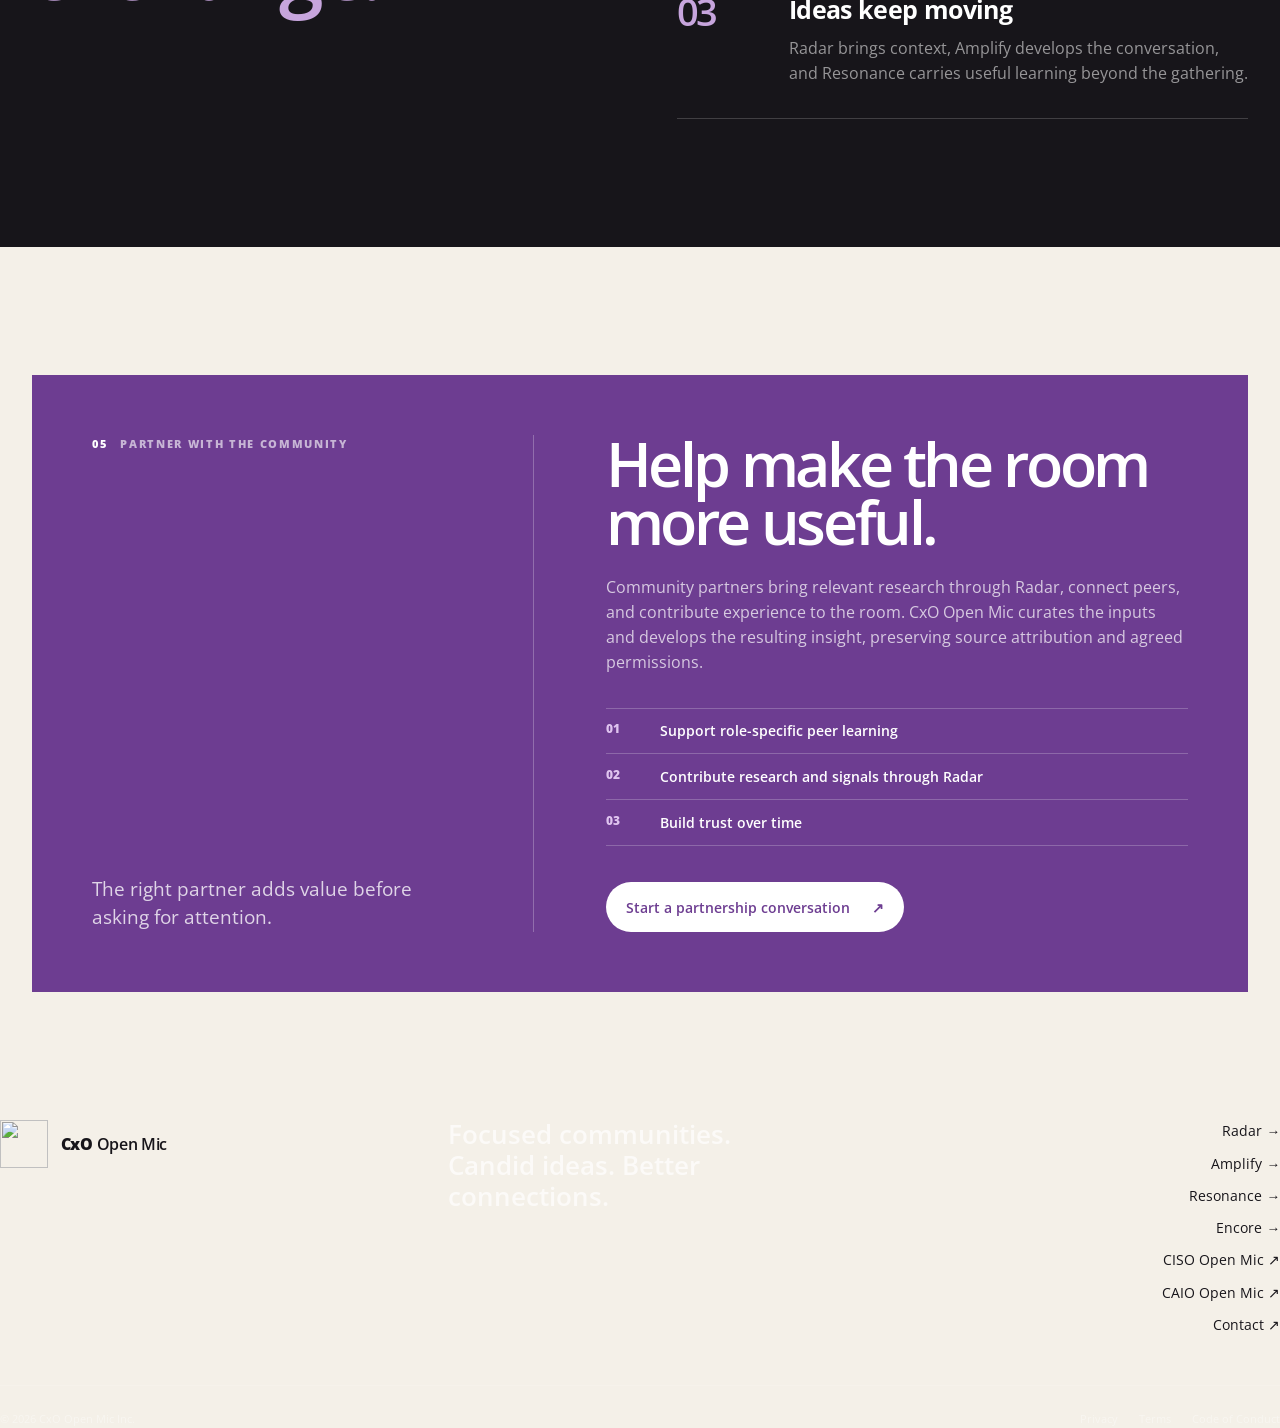
==== commit ff11420e: "Add Encore event-family product page and site navigation" ====
--- a/public/index.html
+++ b/public/index.html
@@ -18,7 +18,7 @@
   <meta name="twitter:image" content="https://cxoopenmic.com/og.png">
   <link rel="canonical" href="https://cxoopenmic.com/">
   <link rel="icon" href="favicon.ico">
-  <link rel="stylesheet" href="site-20260719-8.css?asset=openmic-model-1">
+  <link rel="stylesheet" href="site-20260719-8.css?asset=encore-1">
   <script defer src="site.js?v=20260719-5"></script>
   <script type="application/ld+json">
   {
@@ -130,7 +130,7 @@
           <div class="card-copy">
             <h3>More rooms are opening.</h3>
             <p>New role-specific communities are being thoughtfully developed.</p>
-            <a class="card-link" href="mailto:hello@cxoopenmic.com?subject=CxO%20Open%20Mic%20community%20interest">Tell us where you belong <span aria-hidden="true">→</span></a>
+            <a class="card-link" href="/contact?topic=community&amp;from=home">Tell us where you belong <span aria-hidden="true">→</span></a>
           </div>
         </article>
       </div>
@@ -147,6 +147,7 @@
 <a class="product-card product-amplify" href="/amplify/"><span class="product-stage">02 / Into the room</span><div class="product-icon" aria-hidden="true">≋</div><h3>Amplify</h3><h4>Bring intelligence into the room.</h4><p>Selected Radar insights become briefs and optional prompts for MCs, speakers, and participants. Each community brings its own leadership perspective.</p><span class="product-output">Briefs · Topics · Conversation prompts</span><span class="product-link">Explore Amplify →</span></a>
 <a class="product-card product-resonance" href="/resonance/"><span class="product-stage">03 / Beyond the room</span><div class="product-icon" aria-hidden="true">◉</div><h3>Resonance</h3><h4>Carry the learning forward.</h4><p>Original CxO perspectives develop what executive conversations reveal and return new questions to Radar.</p><span class="product-output">Field notes · Reviews · Open questions</span><span class="product-link">Explore Resonance →</span></a>
 </div><p class="product-cycle">Radar helps us see what matters. Amplify brings it into the room. Open Mic brings executive experience to it. Resonance turns what we learn into insight worth sharing—and returns new questions to Radar.</p>
+<a class="encore-feature" href="/encore/"><div><span class="product-stage">The Open Mic event family / Encore</span><h3>The conversation continues.<br>The focus goes deeper.</h3><p>Focused dinners, roundtables, and summits that take selected Open Mic conversations further.</p></div><span class="product-link">Explore Encore →</span></a>
 </section>
     <section class="format section-pad" aria-labelledby="format-title">
       <div class="format-intro" data-reveal>
@@ -184,7 +185,7 @@
             <li><span>03</span>Build trust over time</li>
           </ul>
           <div class="partner-actions">
-            <a class="button button-partner" href="mailto:hello@cxoopenmic.com?subject=CxO%20partnership%20interest">Start a partnership conversation <span aria-hidden="true">↗</span></a>
+            <a class="button button-partner" href="/sponsorship?from=home">Start a partnership conversation <span aria-hidden="true">↗</span></a>
           </div>
         </div>
       </div>
@@ -202,9 +203,10 @@
         <a href="/radar/">Radar →</a>
         <a href="/amplify/">Amplify →</a>
         <a href="/resonance/">Resonance →</a>
+        <a href="/encore/">Encore →</a>
         <a href="https://cisoopenmic.com/">CISO Open Mic <span aria-hidden="true">↗</span></a>
         <a href="https://caioopenmic.com/">CAIO Open Mic <span aria-hidden="true">↗</span></a>
-        <a href="mailto:hello@cxoopenmic.com">Contact <span aria-hidden="true">↗</span></a>
+        <a href="/contact?from=home">Contact <span aria-hidden="true">↗</span></a>
       </nav>
     </div>
     <div class="footer-legal">
@@ -212,5 +214,6 @@
       <div><a href="/privacy.html">Privacy</a><a href="/terms.html">Terms</a><a href="/conduct.html">Code of Conduct</a></div>
     </div>
   </footer>
+<script src="/assets/enquiry-metrics.js" defer></script>
 </body>
 </html>
--- a/public/site-20260719-8.css
+++ b/public/site-20260719-8.css
@@ -278,3 +278,10 @@
 .openmic-centre .product-stage{color:#c4d49b}
 .openmic-centre .text-link{display:inline-block;color:#faf7ef}
 @media(max-width:700px){.openmic-centre{grid-template-columns:1fr;gap:12px;padding:24px}}
+
+.encore-feature{display:flex;justify-content:space-between;align-items:center;gap:36px;margin-top:40px;border-top:1px solid #3b443c;padding:36px 0 0;text-decoration:none;--product-accent:#ceb3e8}
+.encore-feature h3{font-size:clamp(1.6rem,3vw,2.4rem);line-height:1.2;letter-spacing:-.04em;margin:16px 0}
+.encore-feature p{color:#bdc5bd;max-width:640px;margin:0}
+.encore-feature .product-link{flex-shrink:0;border:1px solid #3b443c;padding:16px 22px}
+.encore-feature:hover .product-link{border-color:#ceb3e8}
+@media(max-width:700px){.encore-feature{align-items:flex-start;flex-direction:column;gap:24px}}
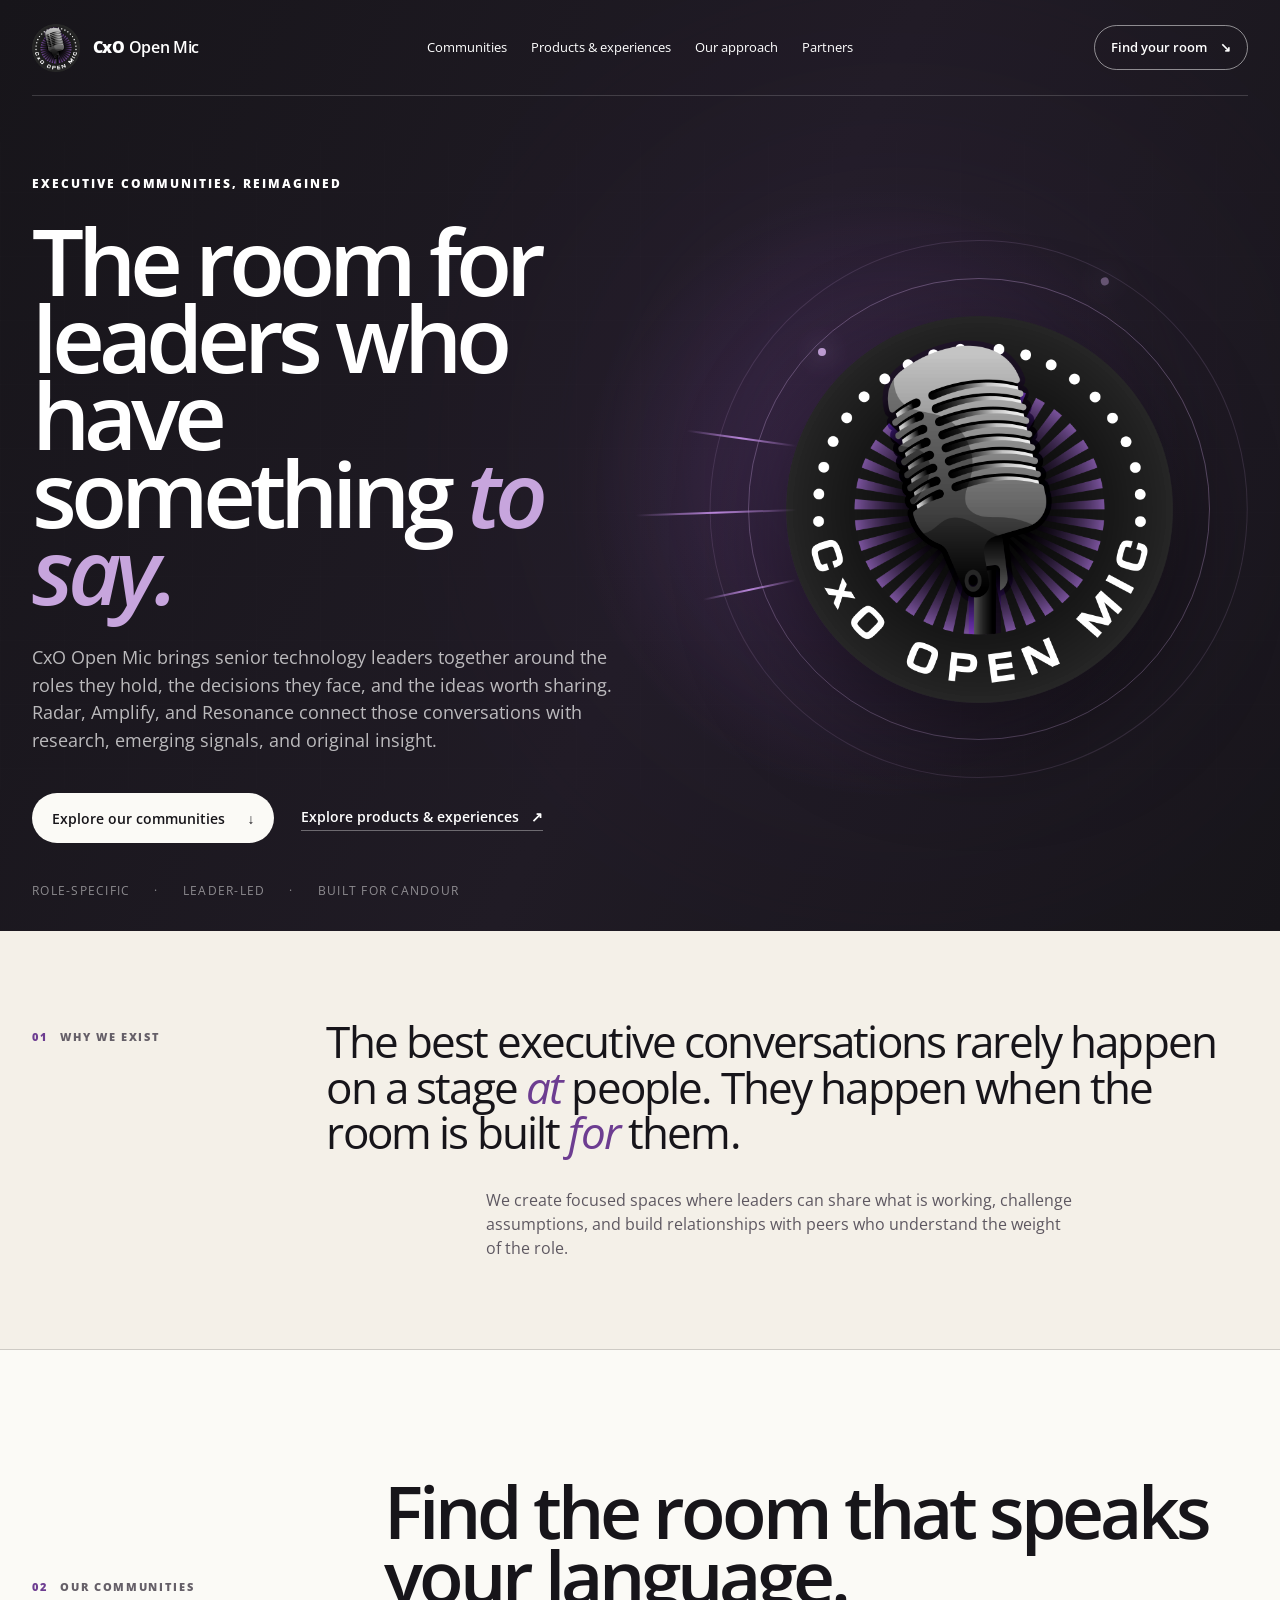
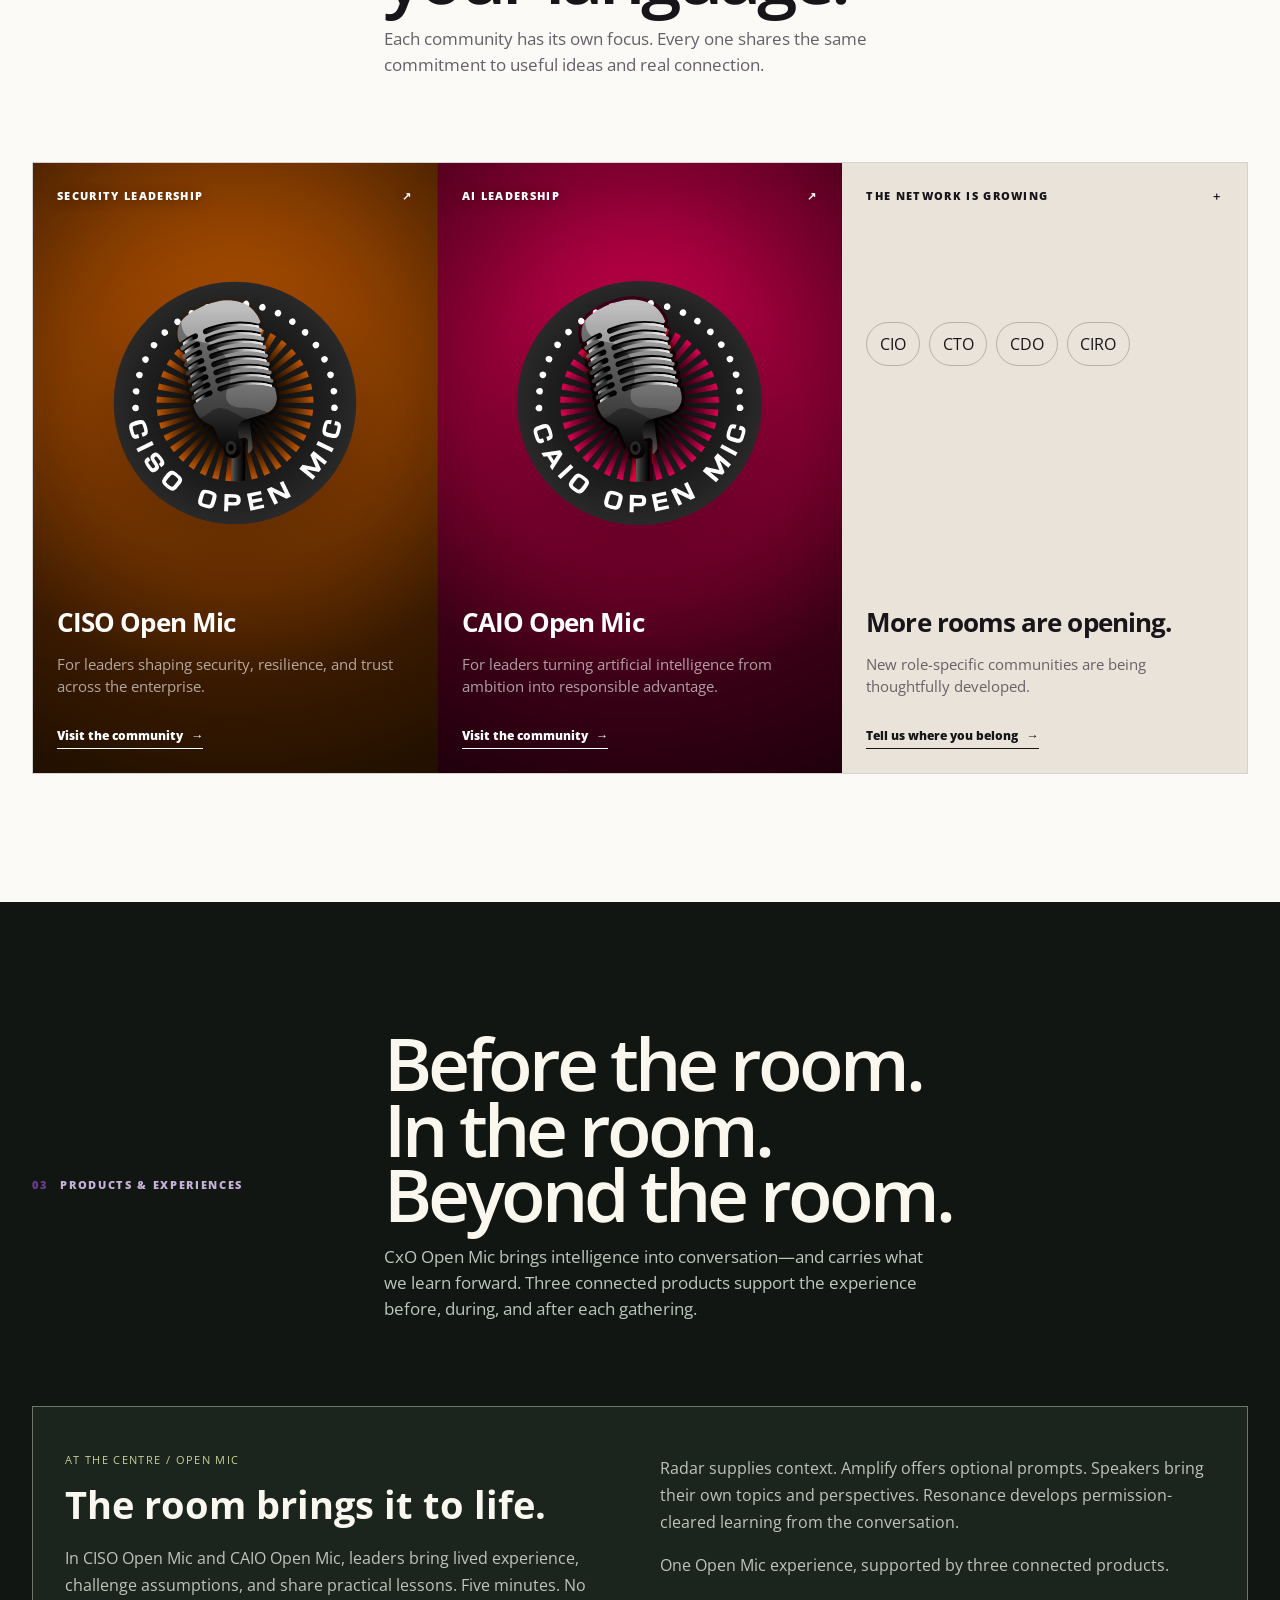
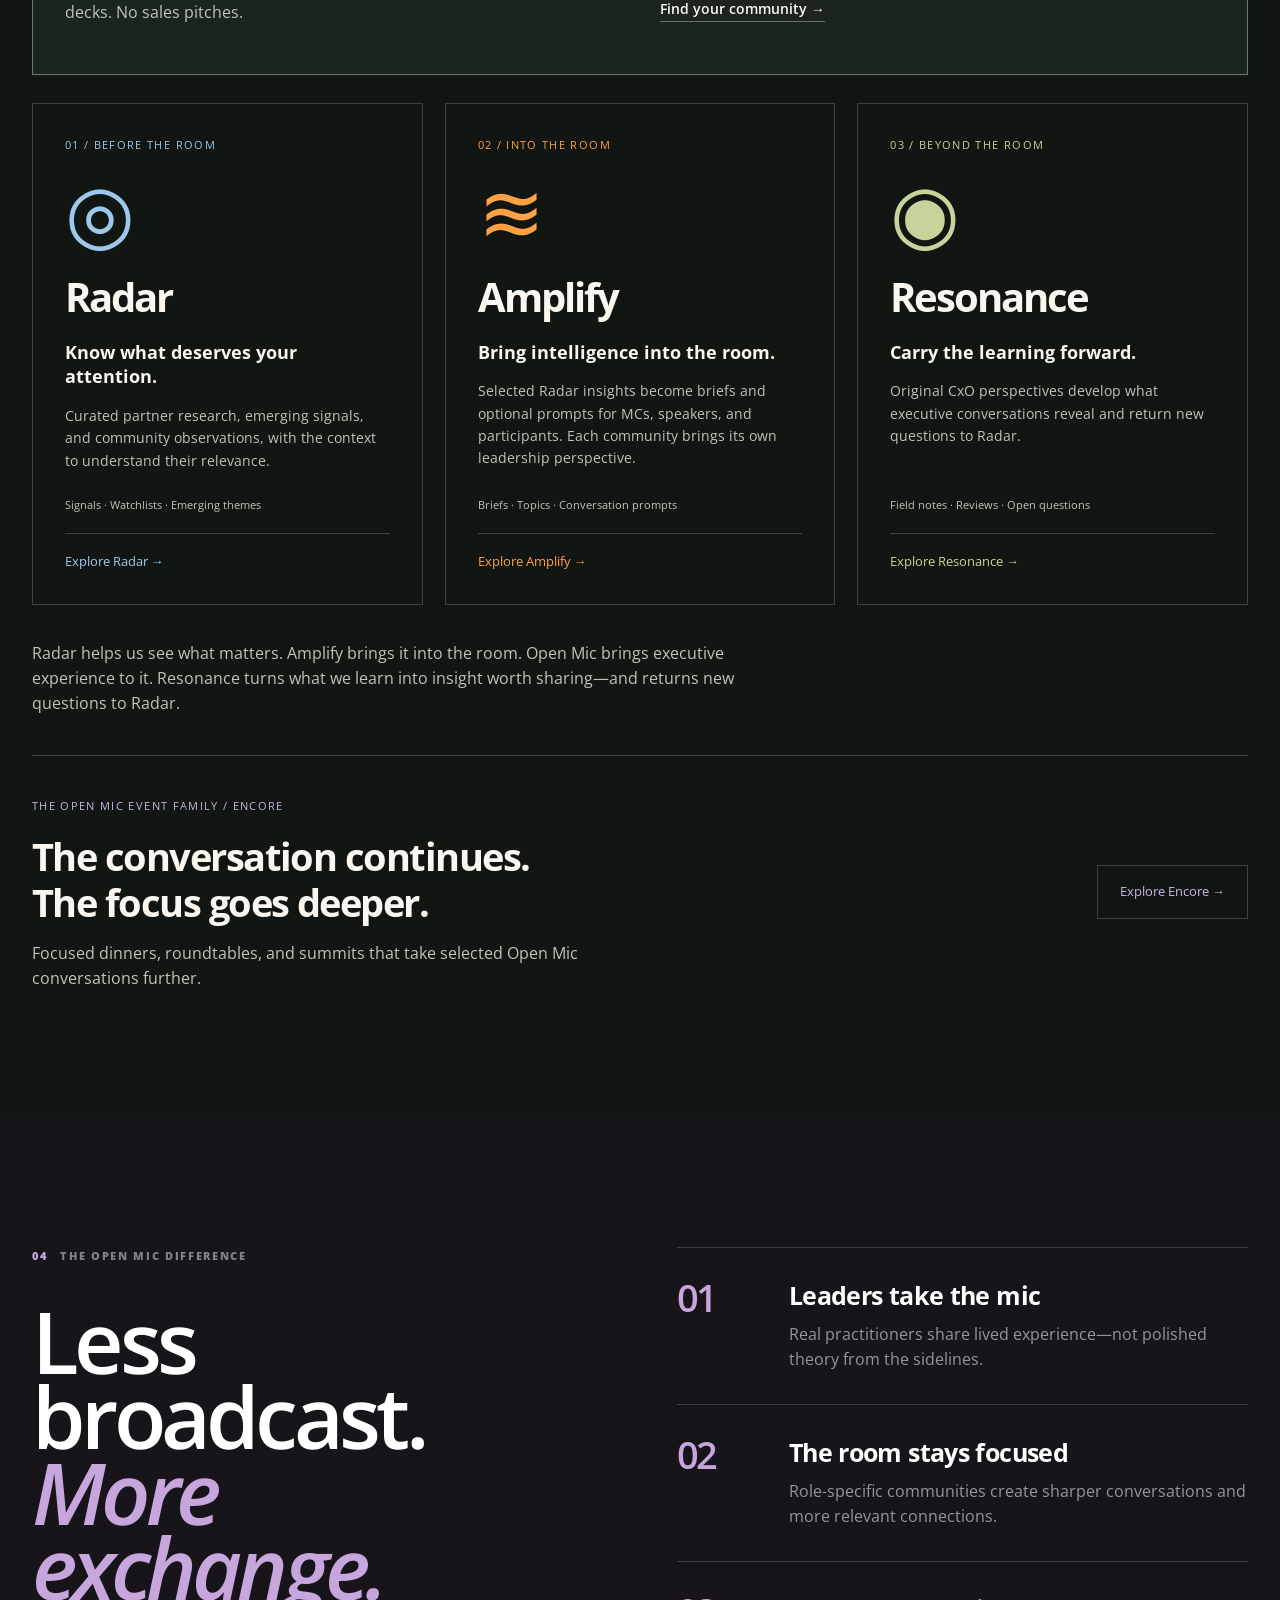
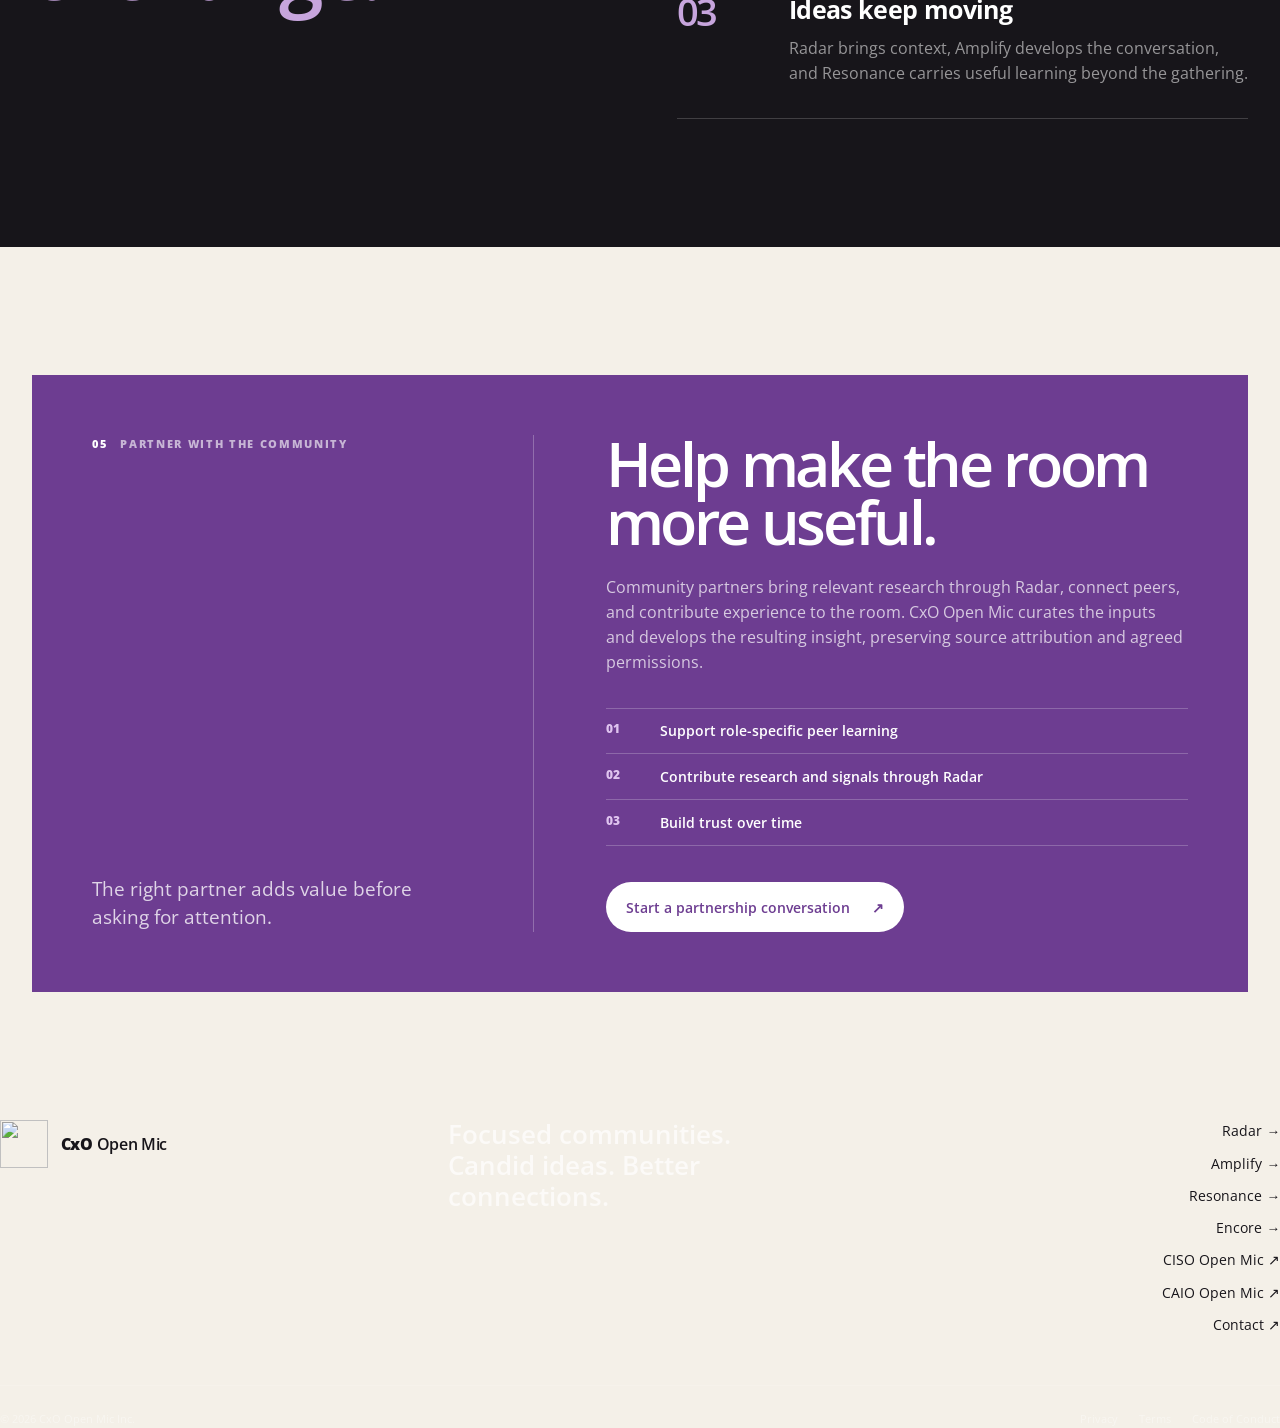
==== commit 381ac743: "Rename product section to Products & experiences" ====
--- a/public/index.html
+++ b/public/index.html
@@ -43,7 +43,7 @@
       </a>
       <nav class="desktop-nav" aria-label="Main navigation">
         <a href="#communities">Communities</a>
-        <a href="#products">Products</a>
+        <a href="#products">Products &amp; experiences</a>
         <a href="#about">Our approach</a>
         <a href="#partners">Partners</a>
       </nav>
@@ -60,7 +60,7 @@
         <p class="hero-lede">CxO Open Mic brings senior technology leaders together around the roles they hold, the decisions they face, and the ideas worth sharing. Radar, Amplify, and Resonance connect those conversations with research, emerging signals, and original insight.</p>
         <div class="hero-actions">
           <a class="button button-light" href="#communities">Explore our communities <span aria-hidden="true">↓</span></a>
-          <a class="text-link" href="#products">Explore our products <span aria-hidden="true">↗</span></a>
+          <a class="text-link" href="#products">Explore products &amp; experiences <span aria-hidden="true">↗</span></a>
         </div>
       </div>
       <div class="hero-mark" aria-hidden="true">
@@ -137,7 +137,7 @@
     </section>
 
 <section class="products section-pad" id="products" aria-labelledby="products-title">
-<div class="section-heading"><div class="section-label"><span>03</span> Our products</div><div><h2 id="products-title">Before the room.<br>In the room.<br>Beyond the room.</h2><p>CxO Open Mic brings intelligence into conversation—and carries what we learn forward. Three connected products support the experience before, during, and after each gathering.</p></div></div>
+<div class="section-heading"><div class="section-label"><span>03</span> Products &amp; experiences</div><div><h2 id="products-title">Before the room.<br>In the room.<br>Beyond the room.</h2><p>CxO Open Mic brings intelligence into conversation—and carries what we learn forward. Three connected products support the experience before, during, and after each gathering.</p></div></div>
 <div class="openmic-centre">
 <div><p class="product-stage">At the centre / Open Mic</p><h3>The room brings it to life.</h3><p>In CISO Open Mic and CAIO Open Mic, leaders bring lived experience, challenge assumptions, and share practical lessons. Five minutes. No decks. No sales pitches.</p></div>
 <div><p>Radar supplies context. Amplify offers optional prompts. Speakers bring their own topics and perspectives. Resonance develops permission-cleared learning from the conversation.</p><p>One Open Mic experience, supported by three connected products.</p><a class="text-link" href="#communities">Find your community →</a></div>
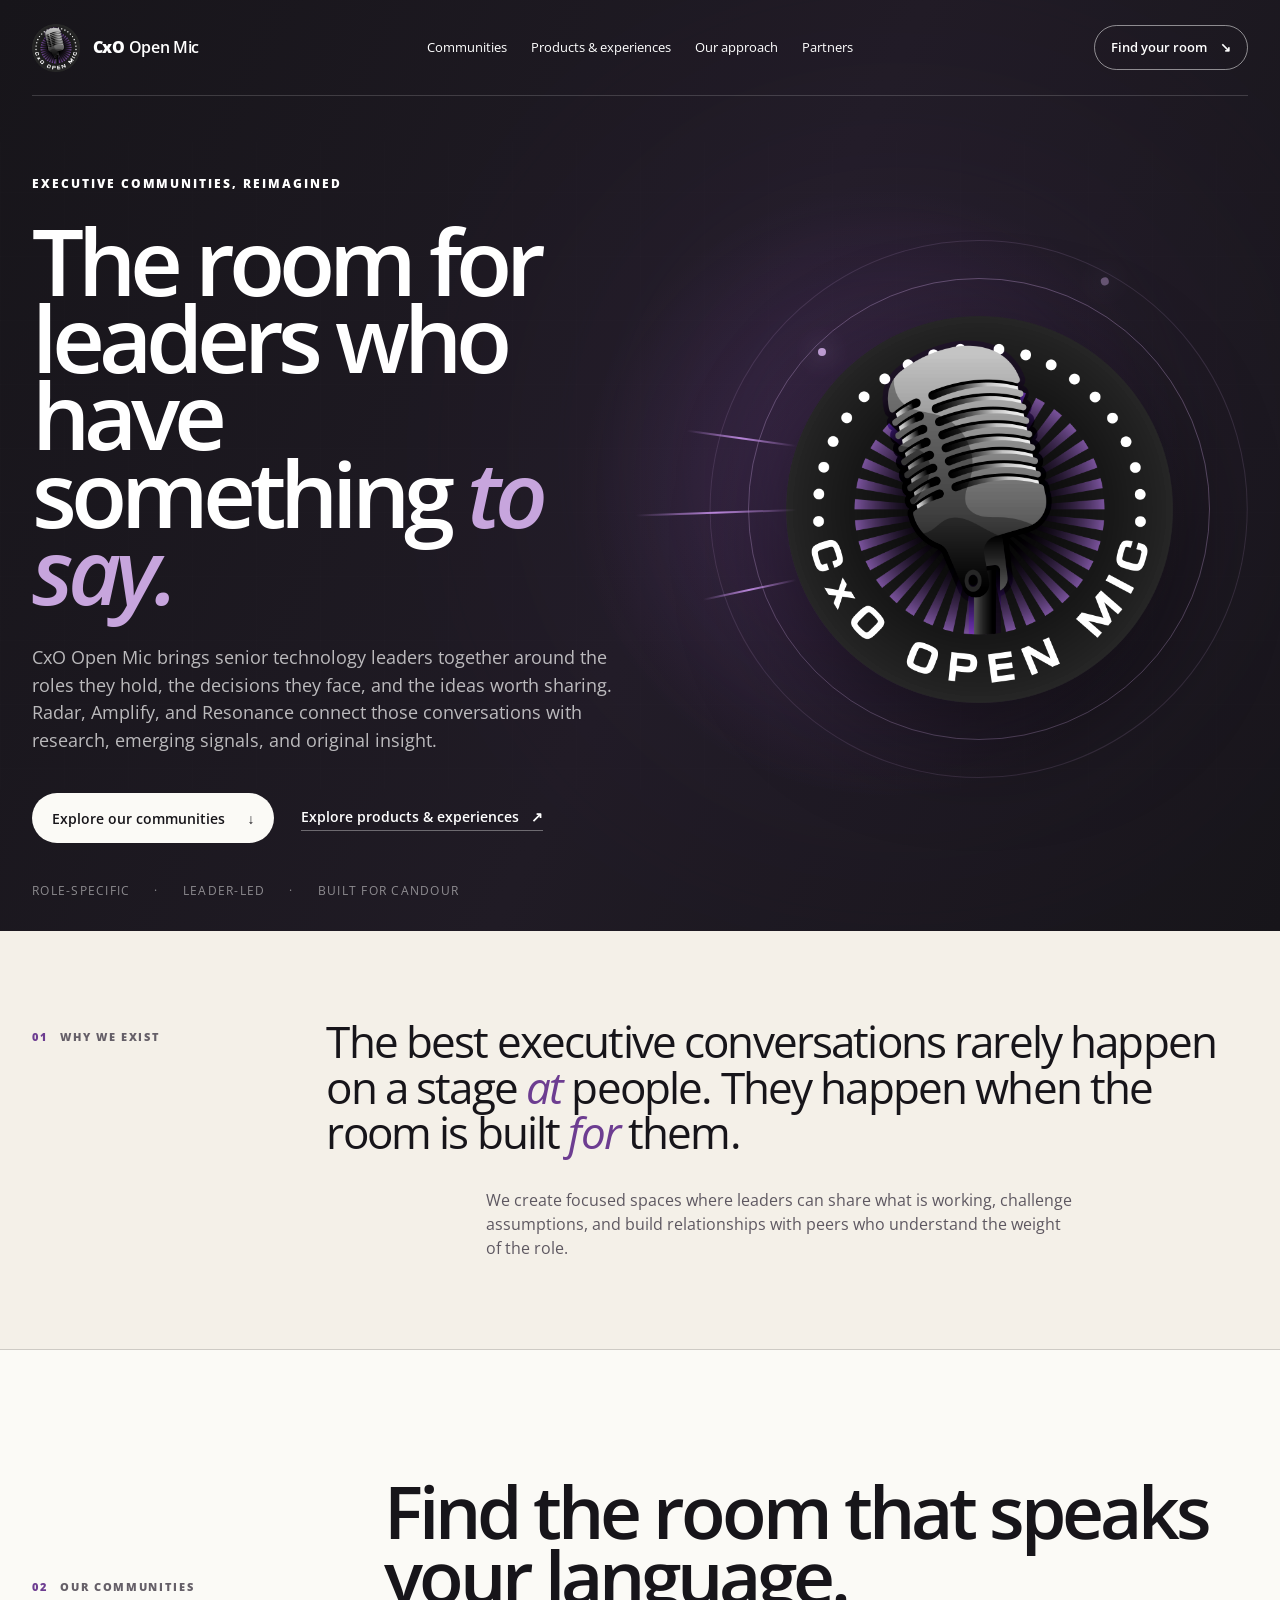
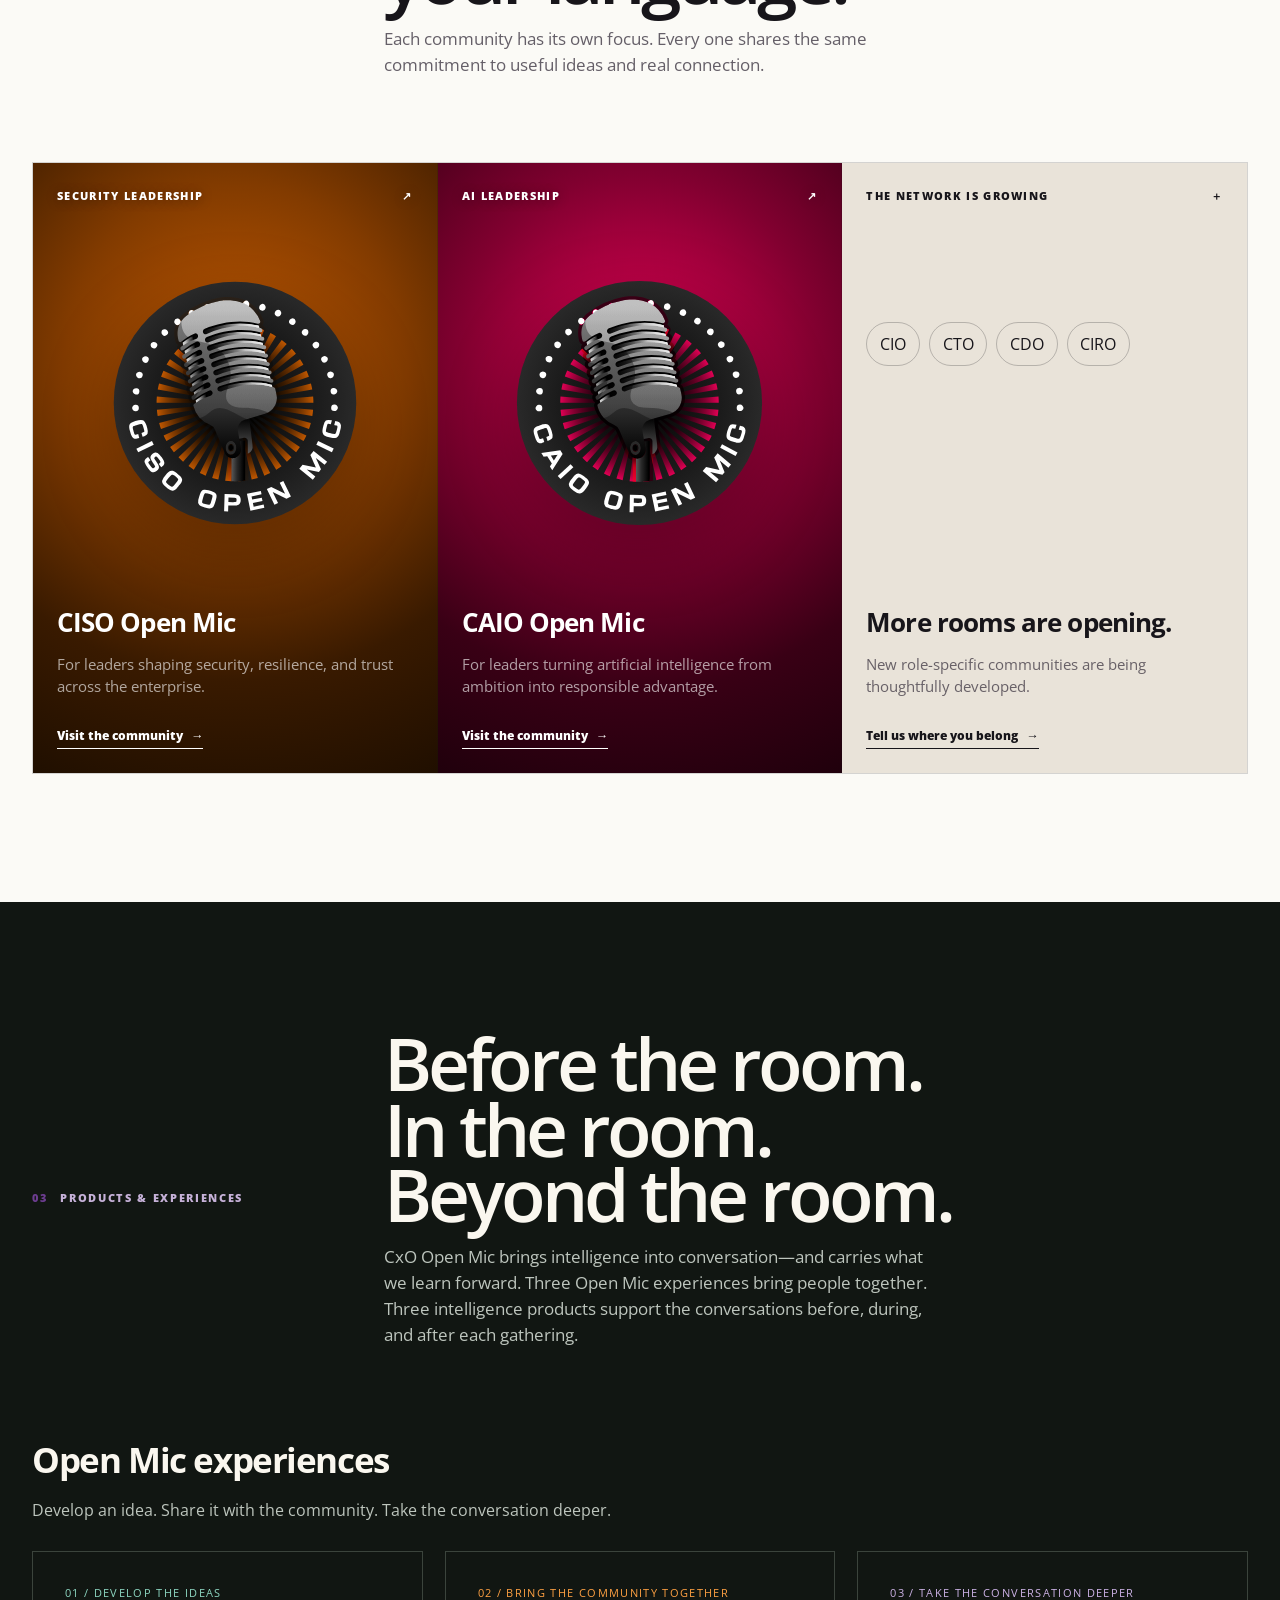
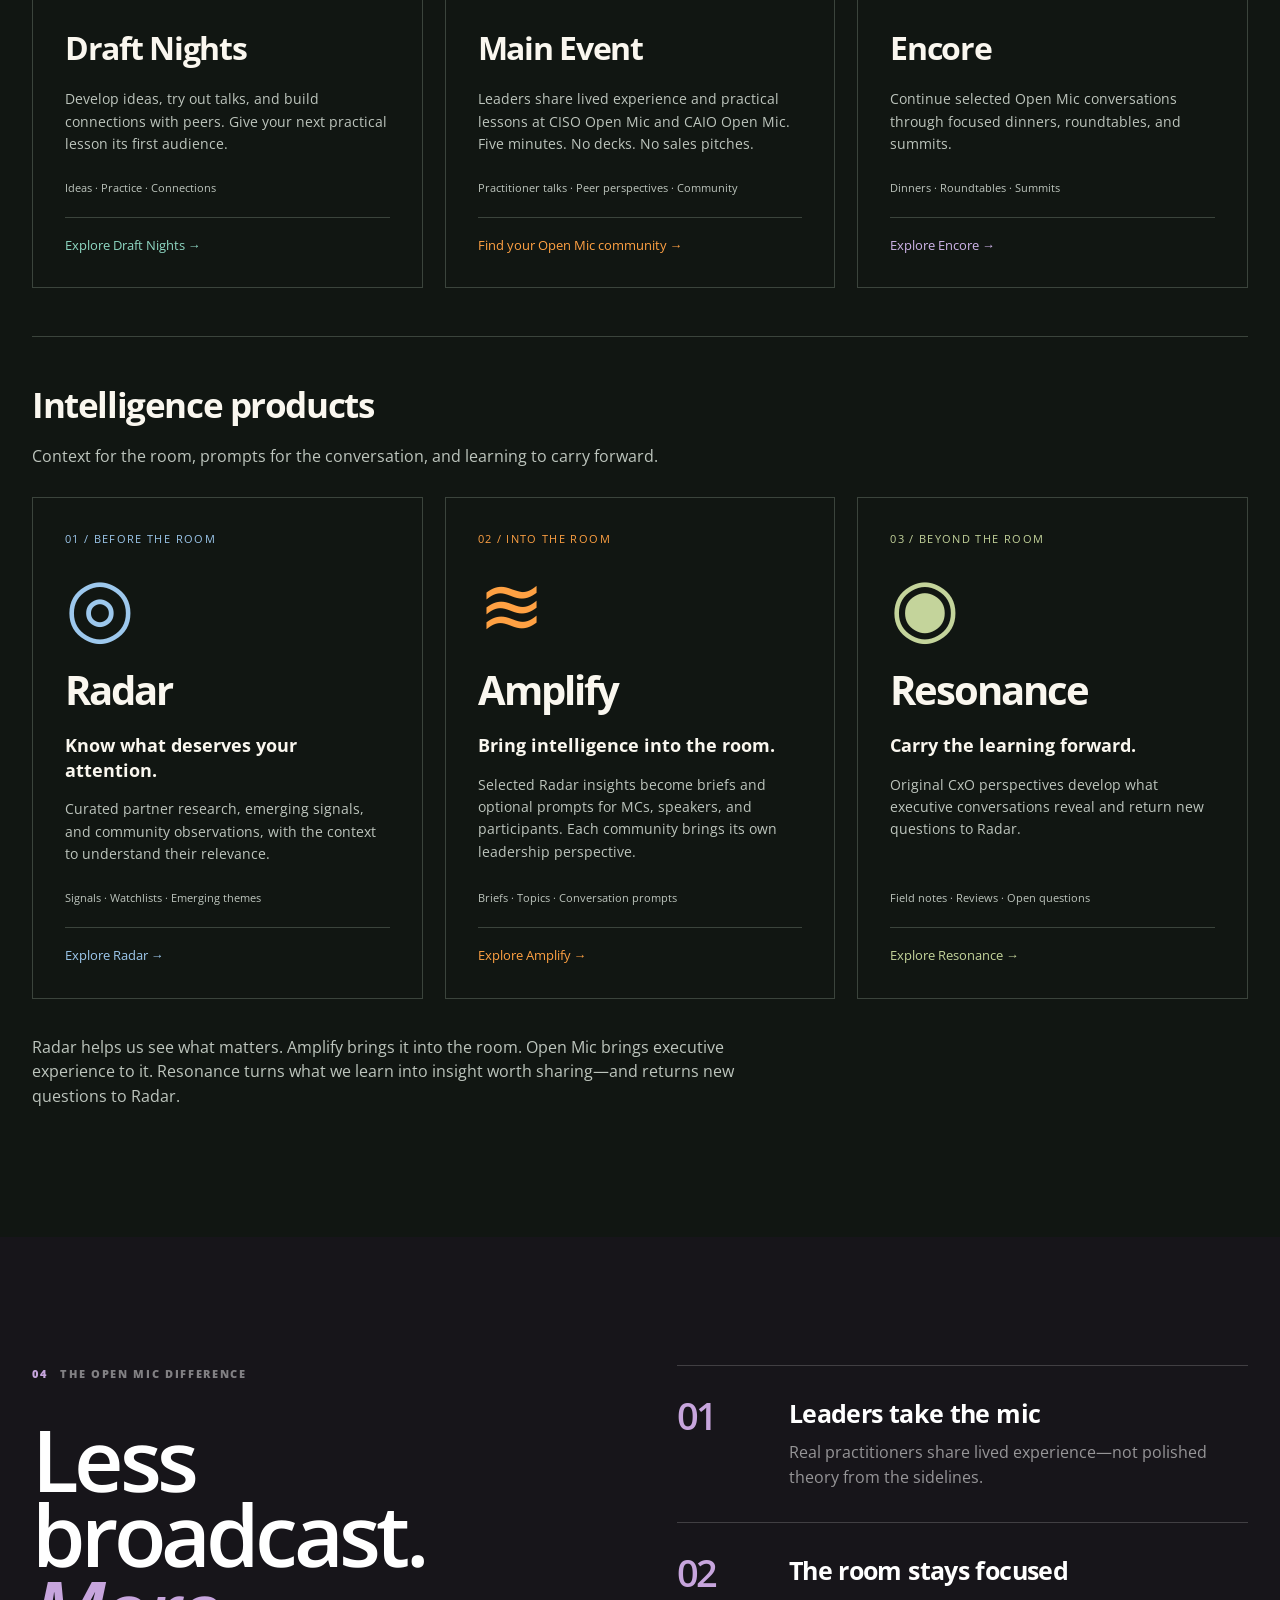
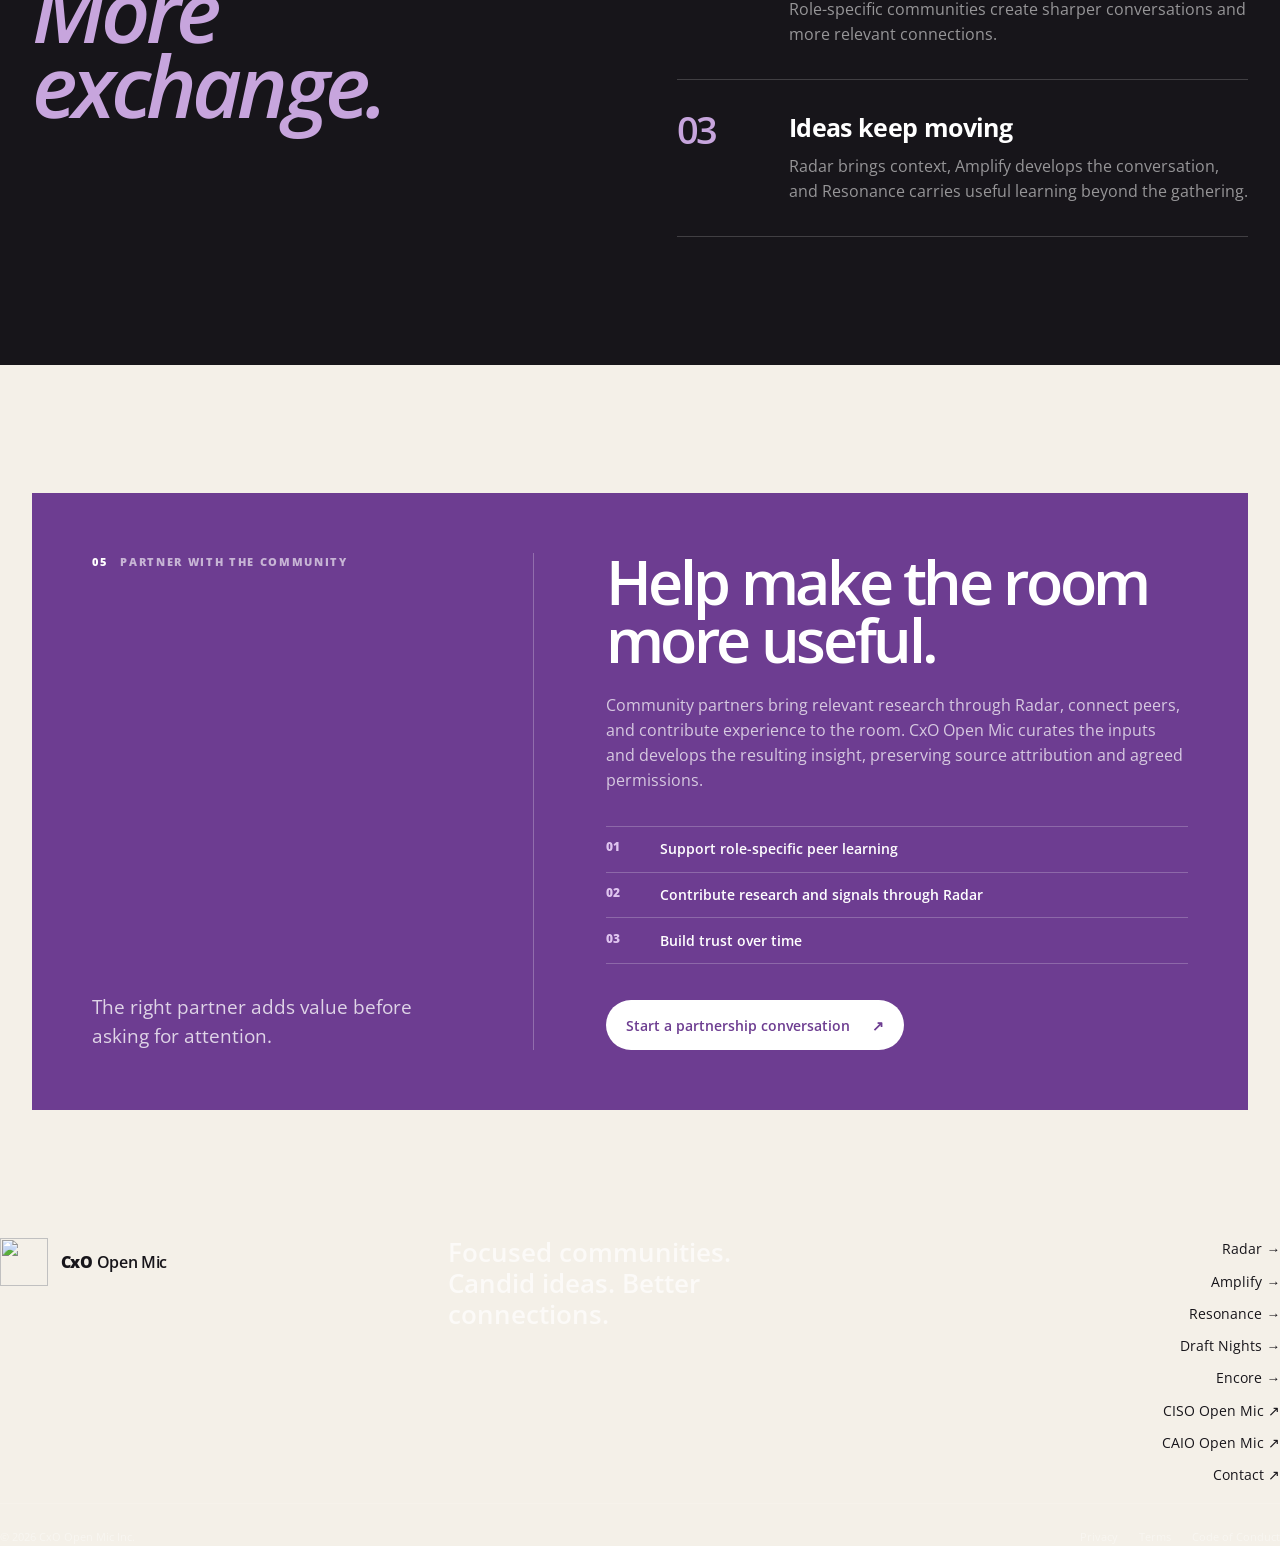
==== commit 406598bc: "Add Draft Nights and group Open Mic experiences" ====
--- a/public/index.html
+++ b/public/index.html
@@ -18,7 +18,7 @@
   <meta name="twitter:image" content="https://cxoopenmic.com/og.png">
   <link rel="canonical" href="https://cxoopenmic.com/">
   <link rel="icon" href="favicon.ico">
-  <link rel="stylesheet" href="site-20260719-8.css?asset=encore-1">
+  <link rel="stylesheet" href="site-20260719-8.css?asset=experiences-1">
   <script defer src="site.js?v=20260719-5"></script>
   <script type="application/ld+json">
   {
@@ -137,17 +137,19 @@
     </section>
 
 <section class="products section-pad" id="products" aria-labelledby="products-title">
-<div class="section-heading"><div class="section-label"><span>03</span> Products &amp; experiences</div><div><h2 id="products-title">Before the room.<br>In the room.<br>Beyond the room.</h2><p>CxO Open Mic brings intelligence into conversation—and carries what we learn forward. Three connected products support the experience before, during, and after each gathering.</p></div></div>
-<div class="openmic-centre">
-<div><p class="product-stage">At the centre / Open Mic</p><h3>The room brings it to life.</h3><p>In CISO Open Mic and CAIO Open Mic, leaders bring lived experience, challenge assumptions, and share practical lessons. Five minutes. No decks. No sales pitches.</p></div>
-<div><p>Radar supplies context. Amplify offers optional prompts. Speakers bring their own topics and perspectives. Resonance develops permission-cleared learning from the conversation.</p><p>One Open Mic experience, supported by three connected products.</p><a class="text-link" href="#communities">Find your community →</a></div>
-</div>
+<div class="section-heading"><div class="section-label"><span>03</span> Products &amp; experiences</div><div><h2 id="products-title">Before the room.<br>In the room.<br>Beyond the room.</h2><p>CxO Open Mic brings intelligence into conversation—and carries what we learn forward. Three Open Mic experiences bring people together. Three intelligence products support the conversations before, during, and after each gathering.</p></div></div>
+<div class="experience-group" aria-labelledby="experiences-title"><h3 class="group-title" id="experiences-title">Open Mic experiences</h3><p class="group-intro">Develop an idea. Share it with the community. Take the conversation deeper.</p><div class="product-grid experience-grid">
+<a class="product-card experience-draft" href="/draft-nights/"><span class="product-stage">01 / Develop the ideas</span><h4>Draft Nights</h4><p>Develop ideas, try out talks, and build connections with peers. Give your next practical lesson its first audience.</p><span class="product-output">Ideas · Practice · Connections</span><span class="product-link">Explore Draft Nights →</span></a>
+<article class="product-card experience-main" id="main-event"><span class="product-stage">02 / Bring the community together</span><h4>Main Event</h4><p>Leaders share lived experience and practical lessons at CISO Open Mic and CAIO Open Mic. Five minutes. No decks. No sales pitches.</p><span class="product-output">Practitioner talks · Peer perspectives · Community</span><a class="product-link" href="#communities">Find your Open Mic community →</a></article>
+<a class="product-card experience-encore" href="/encore/"><span class="product-stage">03 / Take the conversation deeper</span><h4>Encore</h4><p>Continue selected Open Mic conversations through focused dinners, roundtables, and summits.</p><span class="product-output">Dinners · Roundtables · Summits</span><span class="product-link">Explore Encore →</span></a>
+</div></div>
+<div class="intelligence-group" aria-labelledby="intelligence-title"><h3 class="group-title" id="intelligence-title">Intelligence products</h3><p class="group-intro">Context for the room, prompts for the conversation, and learning to carry forward.</p>
 <div class="product-grid">
 <a class="product-card product-radar" href="/radar/"><span class="product-stage">01 / Before the room</span><div class="product-icon" aria-hidden="true">◎</div><h3>Radar</h3><h4>Know what deserves your attention.</h4><p>Curated partner research, emerging signals, and community observations, with the context to understand their relevance.</p><span class="product-output">Signals · Watchlists · Emerging themes</span><span class="product-link">Explore Radar →</span></a>
 <a class="product-card product-amplify" href="/amplify/"><span class="product-stage">02 / Into the room</span><div class="product-icon" aria-hidden="true">≋</div><h3>Amplify</h3><h4>Bring intelligence into the room.</h4><p>Selected Radar insights become briefs and optional prompts for MCs, speakers, and participants. Each community brings its own leadership perspective.</p><span class="product-output">Briefs · Topics · Conversation prompts</span><span class="product-link">Explore Amplify →</span></a>
 <a class="product-card product-resonance" href="/resonance/"><span class="product-stage">03 / Beyond the room</span><div class="product-icon" aria-hidden="true">◉</div><h3>Resonance</h3><h4>Carry the learning forward.</h4><p>Original CxO perspectives develop what executive conversations reveal and return new questions to Radar.</p><span class="product-output">Field notes · Reviews · Open questions</span><span class="product-link">Explore Resonance →</span></a>
 </div><p class="product-cycle">Radar helps us see what matters. Amplify brings it into the room. Open Mic brings executive experience to it. Resonance turns what we learn into insight worth sharing—and returns new questions to Radar.</p>
-<a class="encore-feature" href="/encore/"><div><span class="product-stage">The Open Mic event family / Encore</span><h3>The conversation continues.<br>The focus goes deeper.</h3><p>Focused dinners, roundtables, and summits that take selected Open Mic conversations further.</p></div><span class="product-link">Explore Encore →</span></a>
+</div>
 </section>
     <section class="format section-pad" aria-labelledby="format-title">
       <div class="format-intro" data-reveal>
@@ -203,6 +205,7 @@
         <a href="/radar/">Radar →</a>
         <a href="/amplify/">Amplify →</a>
         <a href="/resonance/">Resonance →</a>
+        <a href="/draft-nights/">Draft Nights →</a>
         <a href="/encore/">Encore →</a>
         <a href="https://cisoopenmic.com/">CISO Open Mic <span aria-hidden="true">↗</span></a>
         <a href="https://caioopenmic.com/">CAIO Open Mic <span aria-hidden="true">↗</span></a>
--- a/public/site-20260719-8.css
+++ b/public/site-20260719-8.css
@@ -279,9 +279,4 @@
 .openmic-centre .text-link{display:inline-block;color:#faf7ef}
 @media(max-width:700px){.openmic-centre{grid-template-columns:1fr;gap:12px;padding:24px}}
 
-.encore-feature{display:flex;justify-content:space-between;align-items:center;gap:36px;margin-top:40px;border-top:1px solid #3b443c;padding:36px 0 0;text-decoration:none;--product-accent:#ceb3e8}
-.encore-feature h3{font-size:clamp(1.6rem,3vw,2.4rem);line-height:1.2;letter-spacing:-.04em;margin:16px 0}
-.encore-feature p{color:#bdc5bd;max-width:640px;margin:0}
-.encore-feature .product-link{flex-shrink:0;border:1px solid #3b443c;padding:16px 22px}
-.encore-feature:hover .product-link{border-color:#ceb3e8}
-@media(max-width:700px){.encore-feature{align-items:flex-start;flex-direction:column;gap:24px}}
+.group-title{font-size:clamp(1.6rem,3vw,2.2rem);letter-spacing:-.04em;margin:0 0 12px}.group-intro{color:#bdc5bd;margin:0 0 28px;max-width:760px}.intelligence-group{border-top:1px solid #3b443c;margin-top:48px;padding-top:40px}.experience-draft{--product-accent:#8ed8c3}.experience-main{--product-accent:#ffa143}.experience-encore{--product-accent:#ceb3e8}.experience-grid .product-card h4{font-size:2rem;letter-spacing:-.04em;margin:24px 0 18px}.experience-grid .product-link{display:block;text-decoration:none}.experience-main:hover{transform:none}#main-event{scroll-margin-top:110px}
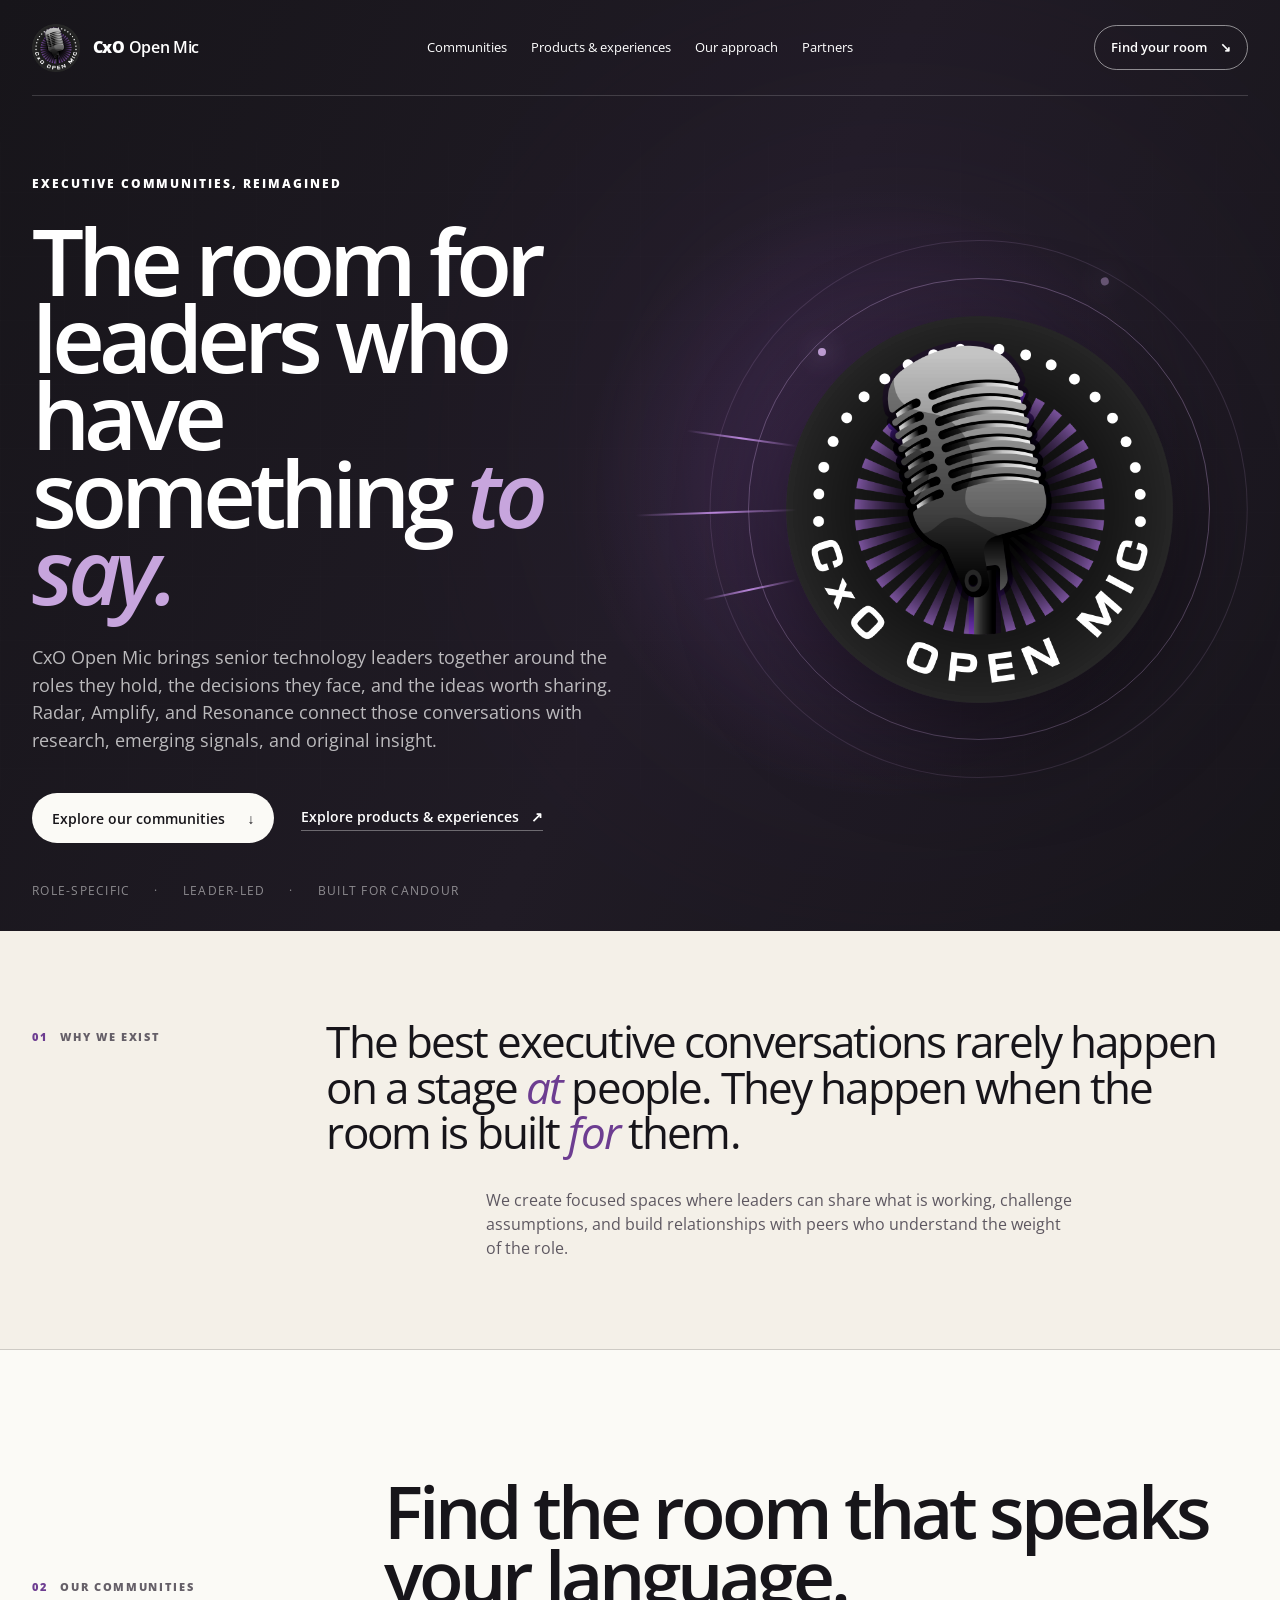
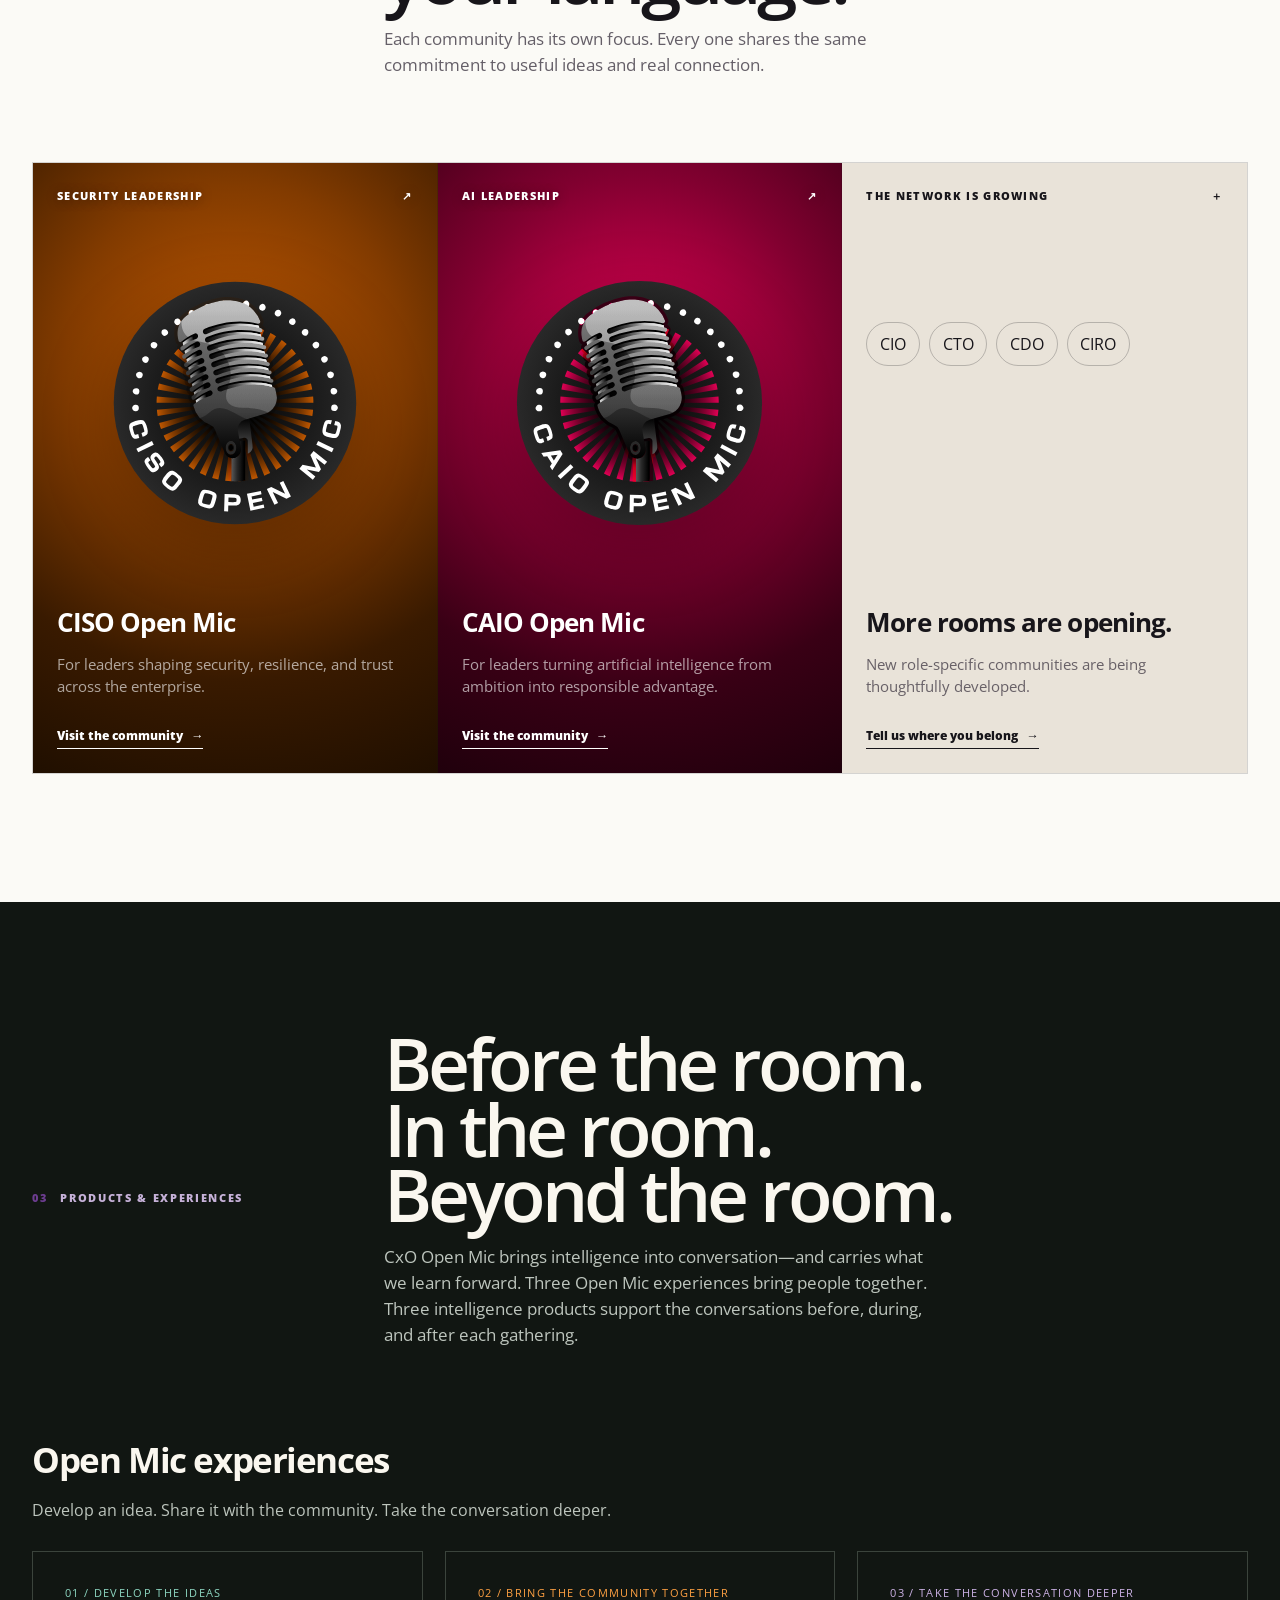
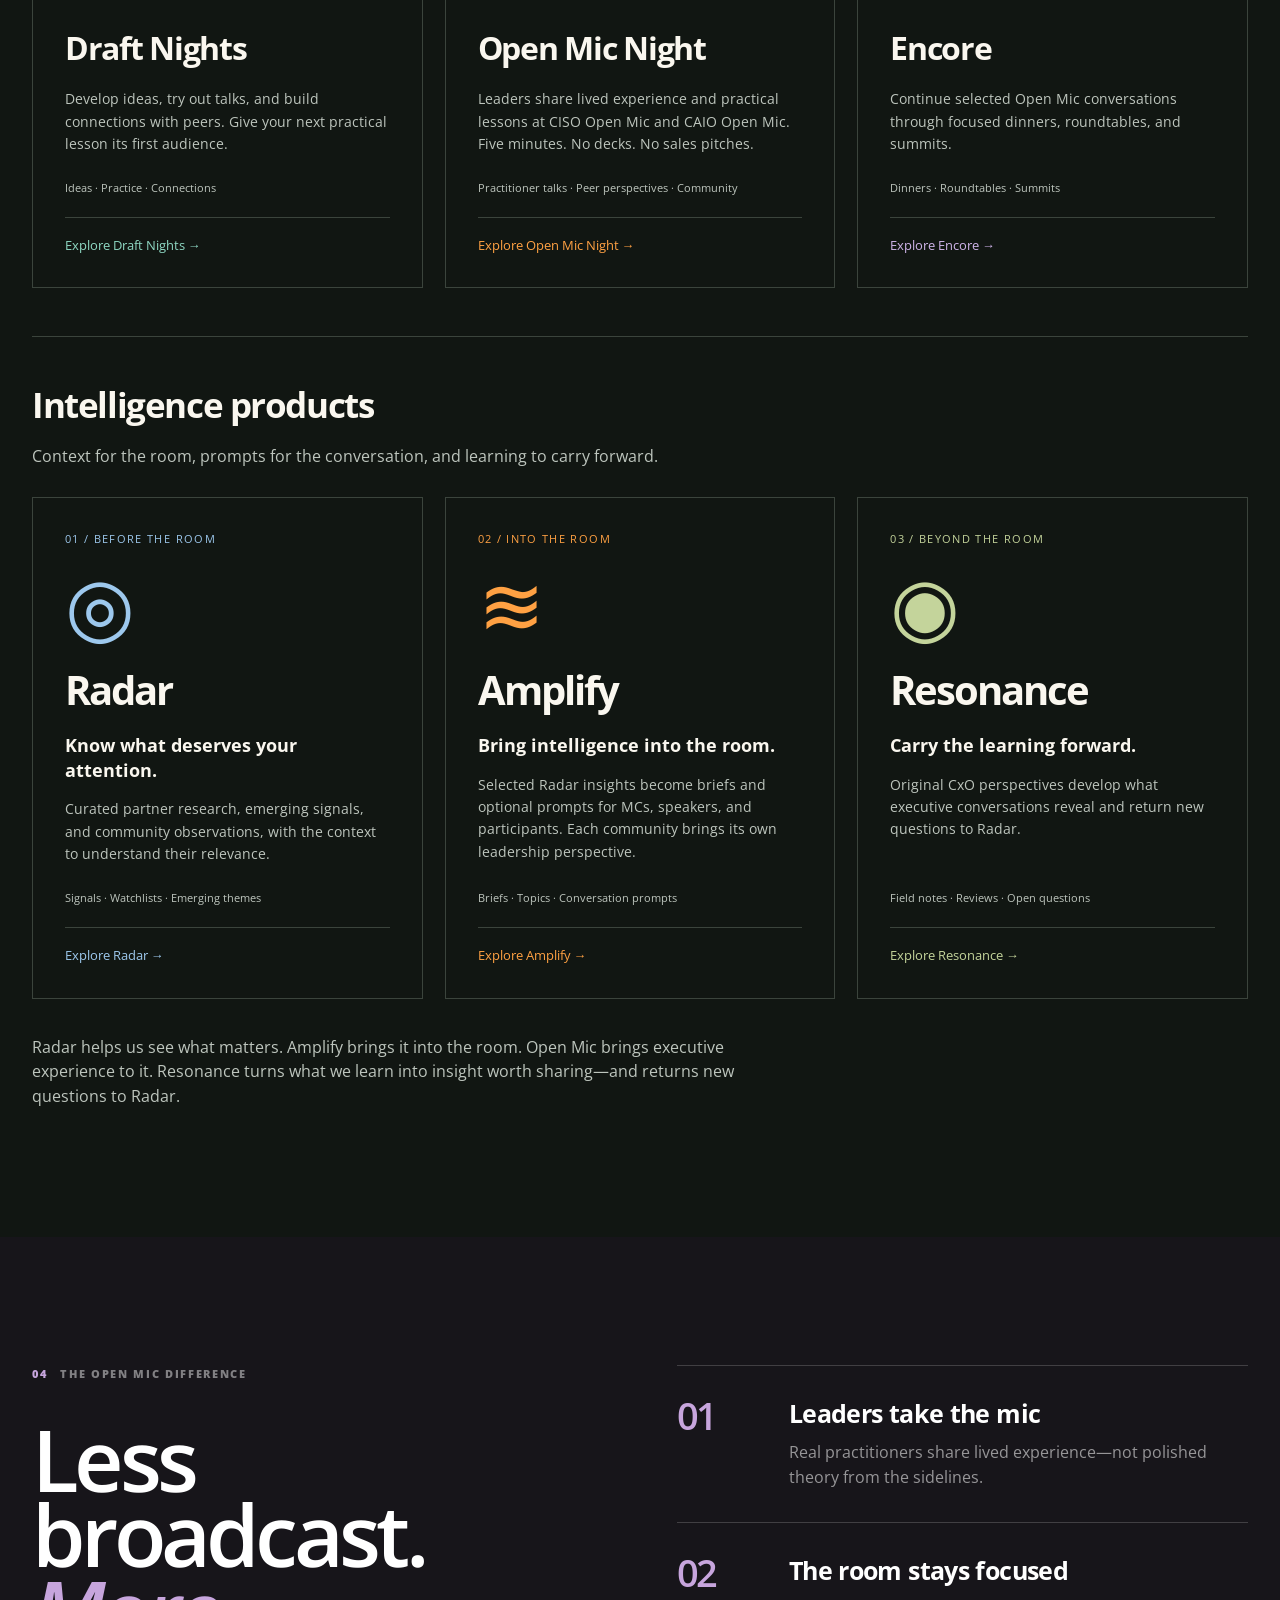
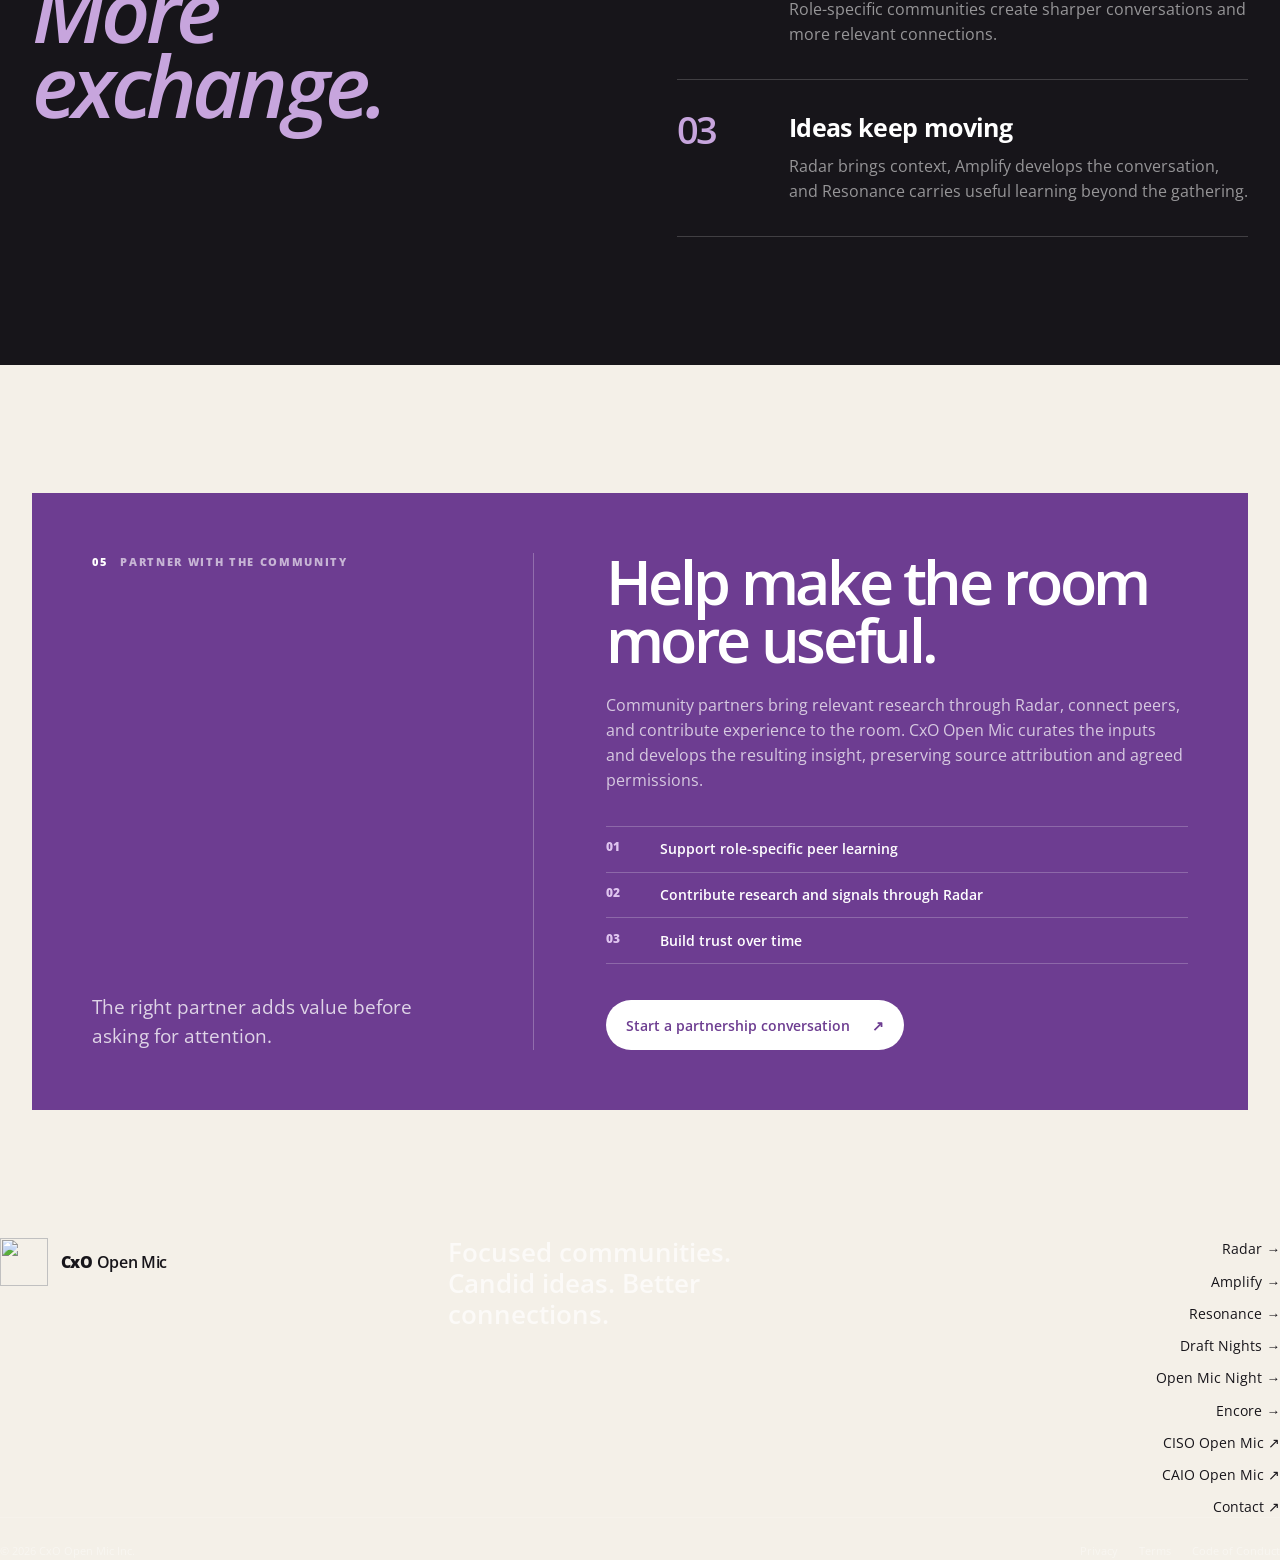
==== commit 84ac3fc4: "Add Open Mic Night page and replace Main Event naming" ====
--- a/public/index.html
+++ b/public/index.html
@@ -18,7 +18,7 @@
   <meta name="twitter:image" content="https://cxoopenmic.com/og.png">
   <link rel="canonical" href="https://cxoopenmic.com/">
   <link rel="icon" href="favicon.ico">
-  <link rel="stylesheet" href="site-20260719-8.css?asset=experiences-1">
+  <link rel="stylesheet" href="site-20260719-8.css?asset=night-1">
   <script defer src="site.js?v=20260719-5"></script>
   <script type="application/ld+json">
   {
@@ -140,7 +140,7 @@
 <div class="section-heading"><div class="section-label"><span>03</span> Products &amp; experiences</div><div><h2 id="products-title">Before the room.<br>In the room.<br>Beyond the room.</h2><p>CxO Open Mic brings intelligence into conversation—and carries what we learn forward. Three Open Mic experiences bring people together. Three intelligence products support the conversations before, during, and after each gathering.</p></div></div>
 <div class="experience-group" aria-labelledby="experiences-title"><h3 class="group-title" id="experiences-title">Open Mic experiences</h3><p class="group-intro">Develop an idea. Share it with the community. Take the conversation deeper.</p><div class="product-grid experience-grid">
 <a class="product-card experience-draft" href="/draft-nights/"><span class="product-stage">01 / Develop the ideas</span><h4>Draft Nights</h4><p>Develop ideas, try out talks, and build connections with peers. Give your next practical lesson its first audience.</p><span class="product-output">Ideas · Practice · Connections</span><span class="product-link">Explore Draft Nights →</span></a>
-<article class="product-card experience-main" id="main-event"><span class="product-stage">02 / Bring the community together</span><h4>Main Event</h4><p>Leaders share lived experience and practical lessons at CISO Open Mic and CAIO Open Mic. Five minutes. No decks. No sales pitches.</p><span class="product-output">Practitioner talks · Peer perspectives · Community</span><a class="product-link" href="#communities">Find your Open Mic community →</a></article>
+<a class="product-card experience-night" id="main-event" href="/open-mic-night/"><span class="product-stage">02 / Bring the community together</span><h4>Open Mic Night</h4><p>Leaders share lived experience and practical lessons at CISO Open Mic and CAIO Open Mic. Five minutes. No decks. No sales pitches.</p><span class="product-output">Practitioner talks · Peer perspectives · Community</span><span class="product-link">Explore Open Mic Night →</span></a>
 <a class="product-card experience-encore" href="/encore/"><span class="product-stage">03 / Take the conversation deeper</span><h4>Encore</h4><p>Continue selected Open Mic conversations through focused dinners, roundtables, and summits.</p><span class="product-output">Dinners · Roundtables · Summits</span><span class="product-link">Explore Encore →</span></a>
 </div></div>
 <div class="intelligence-group" aria-labelledby="intelligence-title"><h3 class="group-title" id="intelligence-title">Intelligence products</h3><p class="group-intro">Context for the room, prompts for the conversation, and learning to carry forward.</p>
@@ -206,6 +206,7 @@
         <a href="/amplify/">Amplify →</a>
         <a href="/resonance/">Resonance →</a>
         <a href="/draft-nights/">Draft Nights →</a>
+        <a href="/open-mic-night/">Open Mic Night →</a>
         <a href="/encore/">Encore →</a>
         <a href="https://cisoopenmic.com/">CISO Open Mic <span aria-hidden="true">↗</span></a>
         <a href="https://caioopenmic.com/">CAIO Open Mic <span aria-hidden="true">↗</span></a>
--- a/public/site-20260719-8.css
+++ b/public/site-20260719-8.css
@@ -279,4 +279,4 @@
 .openmic-centre .text-link{display:inline-block;color:#faf7ef}
 @media(max-width:700px){.openmic-centre{grid-template-columns:1fr;gap:12px;padding:24px}}
 
-.group-title{font-size:clamp(1.6rem,3vw,2.2rem);letter-spacing:-.04em;margin:0 0 12px}.group-intro{color:#bdc5bd;margin:0 0 28px;max-width:760px}.intelligence-group{border-top:1px solid #3b443c;margin-top:48px;padding-top:40px}.experience-draft{--product-accent:#8ed8c3}.experience-main{--product-accent:#ffa143}.experience-encore{--product-accent:#ceb3e8}.experience-grid .product-card h4{font-size:2rem;letter-spacing:-.04em;margin:24px 0 18px}.experience-grid .product-link{display:block;text-decoration:none}.experience-main:hover{transform:none}#main-event{scroll-margin-top:110px}
+.group-title{font-size:clamp(1.6rem,3vw,2.2rem);letter-spacing:-.04em;margin:0 0 12px}.group-intro{color:#bdc5bd;margin:0 0 28px;max-width:760px}.intelligence-group{border-top:1px solid #3b443c;margin-top:48px;padding-top:40px}.experience-draft{--product-accent:#8ed8c3}.experience-night{--product-accent:#ffa143}.experience-encore{--product-accent:#ceb3e8}.experience-grid .product-card h4{font-size:2rem;letter-spacing:-.04em;margin:24px 0 18px}.experience-grid .product-link{display:block;text-decoration:none}#main-event{scroll-margin-top:110px}
